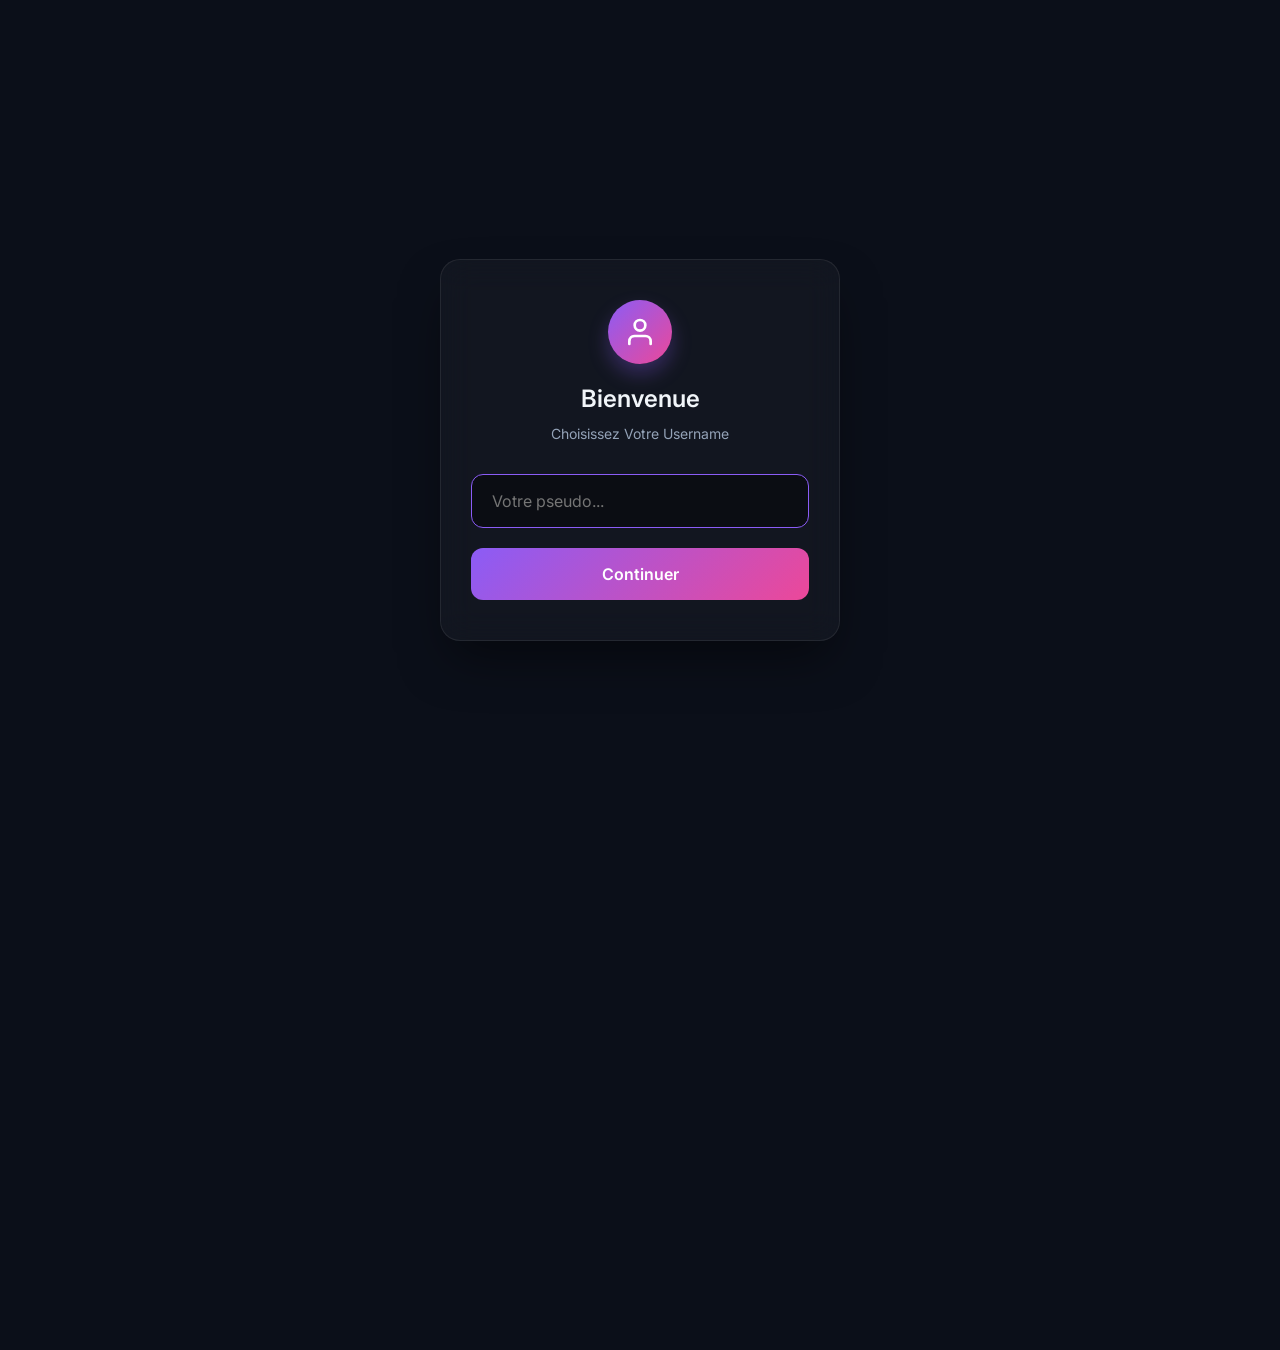
==== index.html @ a1f5f86d "a" ====
<!DOCTYPE html>
<html lang="fr">
<head>
    <meta charset="UTF-8">
    <meta name="viewport" content="width=device-width, initial-scale=1.0, maximum-scale=1.0, user-scalable=no">
    <title>Random-Roulette</title>
    <link rel="stylesheet" href="style.css">
    <link href="https://fonts.googleapis.com/css2?family=Inter:wght@300;400;500;600;700&display=swap" rel="stylesheet">
</head>
<body>
    <div id="app">
        <!-- Screen 1: Username -->
        <div id="screen-username" class="screen active">
            <div class="glass-panel">
                <div class="icon-wrap">
                    <svg viewBox="0 0 24 24" width="32" height="32" stroke="currentColor" stroke-width="2" fill="none" stroke-linecap="round" stroke-linejoin="round"><path d="M20 21v-2a4 4 0 0 0-4-4H8a4 4 0 0 0-4 4v2"></path><circle cx="12" cy="7" r="4"></circle></svg>
                </div>
                <h1>Bienvenue</h1>
                <p>Choisissez Votre Username</p>
                <div class="input-group">
                    <input type="text" id="username-input" placeholder="Votre pseudo..." autocomplete="off">
                </div>
                <button id="btn-next-location" class="primary-btn">Continuer</button>
            </div>
        </div>

        <!-- Screen 2: Location -->
        <div id="screen-location" class="screen hidden">
            <div class="glass-panel">
                <div class="icon-wrap">
                    <svg viewBox="0 0 24 24" width="32" height="32" stroke="currentColor" stroke-width="2" fill="none" stroke-linecap="round" stroke-linejoin="round"><path d="M21 10c0 7-9 13-9 13s-9-6-9-13a9 9 0 0 1 18 0z"></path><circle cx="12" cy="10" r="3"></circle></svg>
                </div>
                <h1>Votre localisation</h1>
                <p>Nous avons besoin de votre position pour trouver des partenaires proches de vous.</p>
                <button id="btn-search" class="primary-btn">Autoriser la localisation</button>
            </div>
        </div>

        <!-- Screen 3: Searching -->
        <div id="screen-searching" class="screen hidden">
            <div class="glass-panel center-content">
                <div class="radar-loader">
                    <div class="beam"></div>
                    <div class="point point-1"></div>
                    <div class="point point-2"></div>
                </div>
                <h2>Matching en cours...</h2>
                <p>Recherche d'une personne connectée aléatoire.</p>
            </div>
        </div>

        <!-- Screen 4: Chat -->
        <div id="screen-chat" class="screen hidden">
            <div class="chat-header">
                <div class="user-info">
                    <div class="avatar">
                        <svg viewBox="0 0 24 24" width="20" height="20" stroke="currentColor" stroke-width="2" fill="none" class="user-icon"><path d="M20 21v-2a4 4 0 0 0-4-4H8a4 4 0 0 0-4 4v2"></path><circle cx="12" cy="7" r="4"></circle></svg>
                    </div>
                    <div class="details">
                        <span class="name">Inconnu</span>
                        <span class="status"><span class="dot"></span> En ligne</span>
                    </div>
                </div>
                <button id="btn-switch" class="switch-btn">
                    <svg viewBox="0 0 24 24" width="16" height="16" stroke="currentColor" stroke-width="2" fill="none" stroke-linecap="round" stroke-linejoin="round"><path d="M16 3h5v5"></path><path d="M4 20L21 3"></path><path d="M21 16v5h-5"></path><path d="M15 15l6 6"></path><path d="M4 4l5 5"></path></svg> 
                    Changer
                </button>
            </div>
            
            <div class="chat-messages" id="chat-messages">
                <div class="message system-msg">
                    Vous êtes maintenant connecté avec un inconnu. Dites bonjour !
                </div>
            </div>
            
            <div class="chat-inputzone">
                <input type="text" id="chat-input" placeholder="Votre message..." autocomplete="off">
                <button id="btn-send">
                    <svg viewBox="0 0 24 24" width="20" height="20" stroke="currentColor" stroke-width="2" fill="none" stroke-linecap="round" stroke-linejoin="round"><line x1="22" y1="2" x2="11" y2="13"></line><polygon points="22 2 15 22 11 13 2 9 22 2"></polygon></svg>
                </button>
            </div>
        </div>
    </div>
    <script src="script.js"></script>
</body>
</html>
---- style.css ----
:root {
    --bg-color: #0b0f19;
    --panel-bg: rgba(255, 255, 255, 0.03);
    --panel-border: rgba(255, 255, 255, 0.08);
    --text-main: #f1f5f9;
    --text-muted: #94a3b8;
    --primary: #8b5cf6;
    --primary-hover: #7c3aed;
    --accent: #ec4899;
    --msg-user: #8b5cf6;
    --msg-bot: rgba(255, 255, 255, 0.1);
}

* {
    box-sizing: border-box;
    margin: 0;
    padding: 0;
    font-family: 'Inter', sans-serif;
}

body, html {
    width: 100%;
    height: 100%;
    background-color: var(--bg-color);
    color: var(--text-main);
    overflow: hidden;
    position: relative;
}

body::before {
    content: '';
    position: absolute;
    top: -50%;
    left: -50%;
    width: 200%;
    height: 200%;
    background: radial-gradient(circle at 50% 50%, rgba(139, 92, 246, 0.15) 0%, transparent 50%),
                radial-gradient(circle at 80% 20%, rgba(236, 72, 153, 0.1) 0%, transparent 40%);
    z-index: -1;
    pointer-events: none;
}

#app {
    width: 100%;
    height: 100%;
    display: flex;
    justify-content: center;
    align-items: center;
}

.screen {
    width: 100%;
    height: 100%;
    display: flex;
    flex-direction: column;
    justify-content: center;
    align-items: center;
    position: absolute;
    top: 0;
    left: 0;
    padding: 20px;
    opacity: 0;
    pointer-events: none;
    transition: opacity 0.4s ease, transform 0.4s ease;
    transform: translateY(10px);
}

.screen.active {
    opacity: 1;
    pointer-events: auto;
    transform: translateY(0);
}

.screen.hidden {
    opacity: 0;
    pointer-events: none;
}

.glass-panel {
    background: var(--panel-bg);
    border: 1px solid var(--panel-border);
    backdrop-filter: blur(16px);
    -webkit-backdrop-filter: blur(16px);
    border-radius: 20px;
    padding: 40px 30px;
    width: 100%;
    max-width: 400px;
    text-align: center;
    box-shadow: 0 25px 50px -12px rgba(0, 0, 0, 0.5);
}

.icon-wrap {
    width: 64px;
    height: 64px;
    background: linear-gradient(135deg, var(--primary), var(--accent));
    border-radius: 50%;
    display: flex;
    justify-content: center;
    align-items: center;
    margin: 0 auto 20px;
    color: white;
    box-shadow: 0 10px 20px rgba(139, 92, 246, 0.3);
}

h1 {
    font-size: 24px;
    font-weight: 600;
    margin-bottom: 10px;
}

p {
    color: var(--text-muted);
    font-size: 14px;
    margin-bottom: 30px;
    line-height: 1.5;
}

.input-group {
    margin-bottom: 20px;
}

input[type="text"] {
    width: 100%;
    padding: 16px 20px;
    border-radius: 12px;
    border: 1px solid rgba(255, 255, 255, 0.1);
    background: rgba(0, 0, 0, 0.2);
    color: white;
    font-size: 16px;
    outline: none;
    transition: border-color 0.3s, background 0.3s;
}

input[type="text"]:focus {
    border-color: var(--primary);
    background: rgba(0, 0, 0, 0.4);
}

.primary-btn {
    width: 100%;
    padding: 16px;
    border-radius: 12px;
    border: none;
    background: linear-gradient(135deg, var(--primary), var(--accent));
    color: white;
    font-size: 16px;
    font-weight: 600;
    cursor: pointer;
    transition: transform 0.2s, box-shadow 0.2s;
    outline: none;
}

.primary-btn:hover {
    transform: translateY(-2px);
    box-shadow: 0 10px 20px rgba(139, 92, 246, 0.4);
}

.primary-btn:active {
    transform: translateY(0);
}

/* Radar Loader */
.radar-loader {
    width: 120px;
    height: 120px;
    border-radius: 50%;
    border: 2px solid rgba(139, 92, 246, 0.2);
    margin: 0 auto 30px;
    position: relative;
    overflow: hidden;
    background: rgba(139, 92, 246, 0.05);
}

.beam {
    width: 50%;
    height: 50%;
    background: linear-gradient(90deg, transparent, rgba(139, 92, 246, 0.8));
    position: absolute;
    top: 0;
    left: 50%;
    transform-origin: bottom left;
    animation: radar-spin 2s linear infinite;
}

@keyframes radar-spin {
    100% { transform: rotate(360deg); }
}

.point {
    position: absolute;
    width: 8px;
    height: 8px;
    background: var(--accent);
    border-radius: 50%;
    opacity: 0;
}

.point-1 {
    top: 30%; left: 30%;
    animation: ping 2s infinite 0.5s;
}

.point-2 {
    top: 70%; left: 60%;
    animation: ping 2s infinite 1.5s;
}

@keyframes ping {
    0% { opacity: 1; transform: scale(1); }
    100% { opacity: 0; transform: scale(3); }
}

/* Chat Screen */
#screen-chat {
    padding: 0;
    background: var(--bg-color);
}

.chat-header {
    width: 100%;
    padding: 15px 20px;
    background: rgba(0, 0, 0, 0.4);
    border-bottom: 1px solid rgba(255, 255, 255, 0.05);
    backdrop-filter: blur(10px);
    display: flex;
    align-items: center;
    justify-content: space-between;
    position: absolute;
    top: 0;
    left: 0;
    z-index: 10;
}

.user-info {
    display: flex;
    align-items: center;
    gap: 12px;
}

.avatar {
    width: 40px;
    height: 40px;
    border-radius: 50%;
    background: linear-gradient(135deg, #3730a3, #4f46e5);
    display: flex;
    justify-content: center;
    align-items: center;
    color: white;
}

.details {
    display: flex;
    flex-direction: column;
}

.name {
    font-weight: 600;
    font-size: 15px;
}

.status {
    font-size: 12px;
    color: var(--text-muted);
    display: flex;
    align-items: center;
    gap: 5px;
}

.dot {
    width: 8px;
    height: 8px;
    background: #10b981;
    border-radius: 50%;
    display: inline-block;
}

.chat-messages {
    flex: 1;
    width: 100%;
    padding: 80px 20px 80px;
    overflow-y: auto;
    display: flex;
    flex-direction: column;
    gap: 15px;
}

.message {
    max-width: 80%;
    padding: 12px 16px;
    border-radius: 18px;
    font-size: 15px;
    line-height: 1.4;
    word-break: break-word;
    animation: popIn 0.3s cubic-bezier(0.175, 0.885, 0.32, 1.275) forwards;
}

@keyframes popIn {
    from { opacity: 0; transform: scale(0.9) translateY(10px); }
    to { opacity: 1; transform: scale(1) translateY(0); }
}

.system-msg {
    align-self: center;
    background: transparent;
    color: var(--text-muted);
    font-size: 12px;
    padding: 5px;
    border-radius: 0;
    max-width: 100%;
    text-align: center;
}

.msg-sent {
    align-self: flex-end;
    background: var(--msg-user);
    color: white;
    border-bottom-right-radius: 4px;
}

.msg-received {
    align-self: flex-start;
    background: var(--msg-bot);
    color: white;
    border-bottom-left-radius: 4px;
    border: 1px solid rgba(255, 255, 255, 0.05);
}

.chat-inputzone {
    width: 100%;
    padding: 15px 20px;
    background: rgba(0, 0, 0, 0.6);
    backdrop-filter: blur(10px);
    border-top: 1px solid rgba(255, 255, 255, 0.05);
    position: absolute;
    bottom: 0;
    left: 0;
    display: flex;
    gap: 10px;
    align-items: center;
}

.chat-inputzone input {
    flex: 1;
    padding: 14px 20px;
    margin: 0;
    border-radius: 24px;
}

#btn-send {
    width: 48px;
    height: 48px;
    border-radius: 50%;
    border: none;
    background: linear-gradient(135deg, var(--primary), var(--accent));
    color: white;
    display: flex;
    justify-content: center;
    align-items: center;
    cursor: pointer;
    transition: transform 0.2s;
    flex-shrink: 0;
}

#btn-send:hover {
    transform: scale(1.05);
}

#btn-send:active {
    transform: scale(0.95);
}

/* Typing indicator */
.typing-indicator {
    display: flex;
    gap: 4px;
    padding: 12px 18px;
    background: var(--msg-bot);
    border-radius: 18px;
    border-bottom-left-radius: 4px;
    align-self: flex-start;
    width: fit-content;
}

.typing-indicator span {
    width: 6px;
    height: 6px;
    background: var(--text-muted);
    border-radius: 50%;
    animation: bounce 1.4s infinite ease-in-out both;
}

.typing-indicator span:nth-child(1) { animation-delay: -0.32s; }
.typing-indicator span:nth-child(2) { animation-delay: -0.16s; }

@keyframes bounce {
    0%, 80%, 100% { transform: scale(0); }
    40% { transform: scale(1); }
}

/* Mobile optimizations */
@media (max-width: 480px) {
    .glass-panel {
        border-radius: 16px;
        padding: 30px 20px;
        border: none;
        background: transparent;
        box-shadow: none;
    }
}

/* Switch button */
.switch-btn {
    background: rgba(255, 255, 255, 0.1);
    border: 1px solid rgba(255, 255, 255, 0.2);
    color: white;
    padding: 6px 12px;
    border-radius: 20px;
    font-size: 13px;
    display: flex;
    align-items: center;
    gap: 6px;
    cursor: pointer;
    transition: background 0.2s;
}
.switch-btn:hover {
    background: rgba(255, 255, 255, 0.2);
}
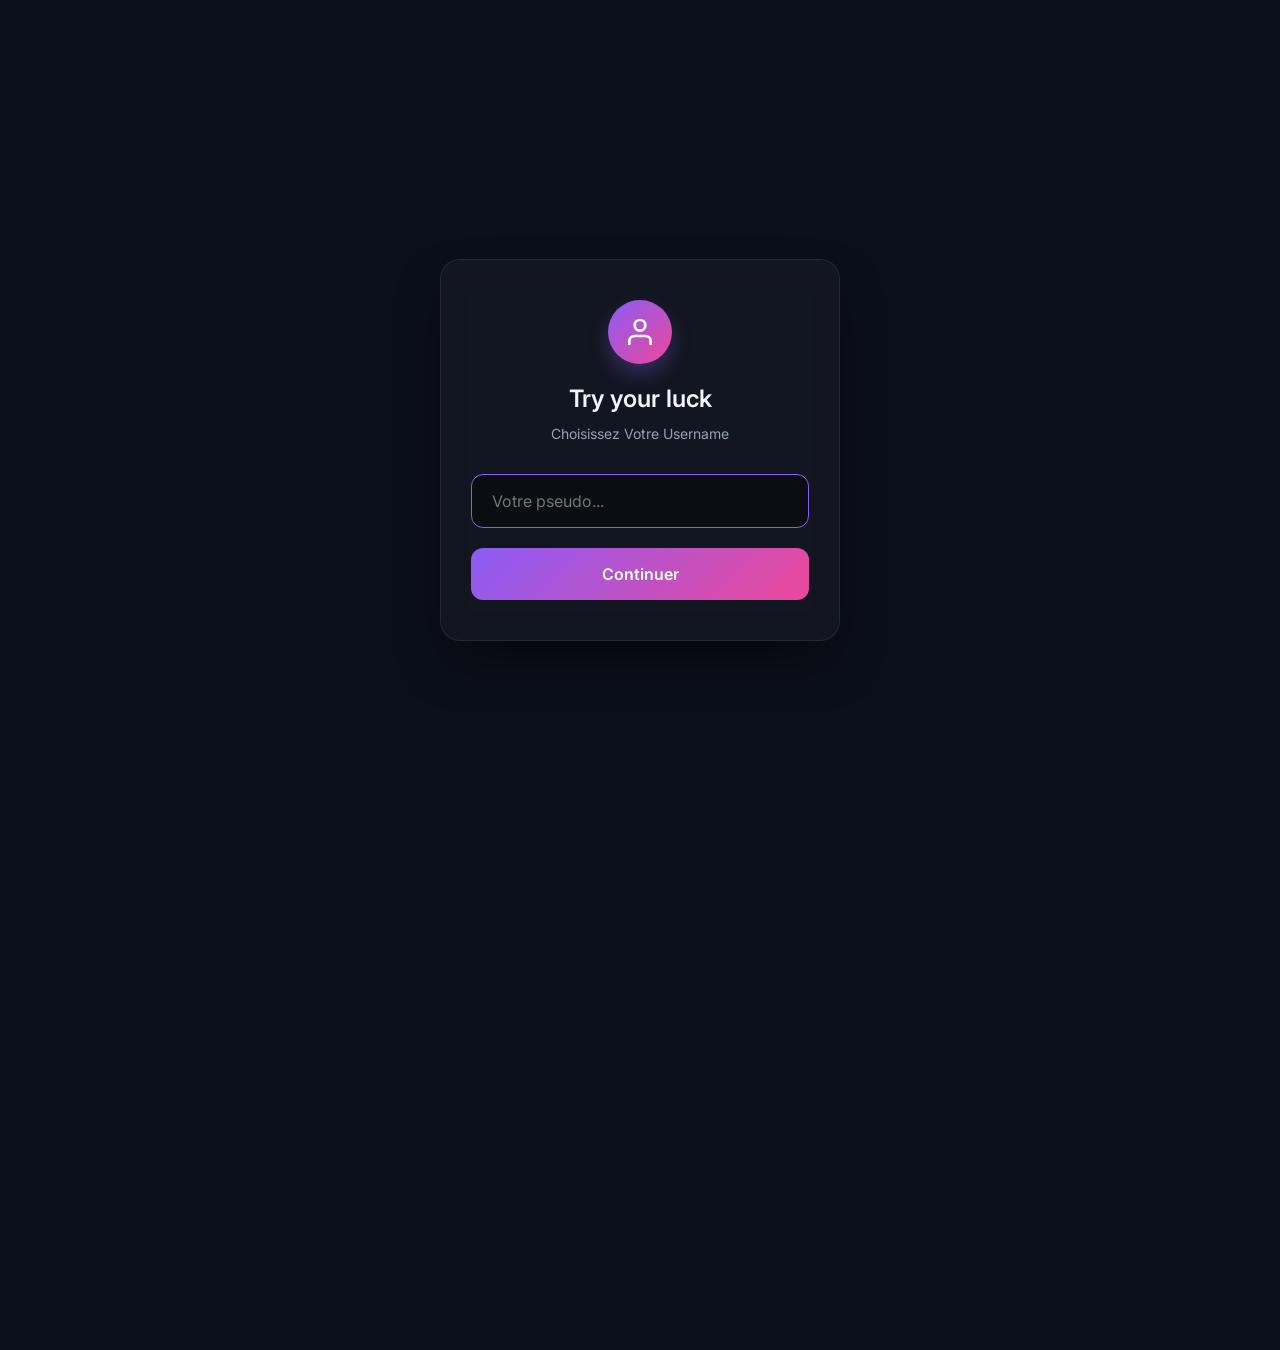
==== commit 962eed19: "a" ====
--- a/index.html
+++ b/index.html
@@ -3,7 +3,7 @@
 <head>
     <meta charset="UTF-8">
     <meta name="viewport" content="width=device-width, initial-scale=1.0, maximum-scale=1.0, user-scalable=no">
-    <title>Random-Roulette</title>
+    <title>Oh-My-Chat!</title>
     <link rel="stylesheet" href="style.css">
     <link href="https://fonts.googleapis.com/css2?family=Inter:wght@300;400;500;600;700&display=swap" rel="stylesheet">
 </head>
@@ -15,7 +15,7 @@
                 <div class="icon-wrap">
                     <svg viewBox="0 0 24 24" width="32" height="32" stroke="currentColor" stroke-width="2" fill="none" stroke-linecap="round" stroke-linejoin="round"><path d="M20 21v-2a4 4 0 0 0-4-4H8a4 4 0 0 0-4 4v2"></path><circle cx="12" cy="7" r="4"></circle></svg>
                 </div>
-                <h1>Bienvenue</h1>
+                <h1>Try your luck</h1>
                 <p>Choisissez Votre Username</p>
                 <div class="input-group">
                     <input type="text" id="username-input" placeholder="Votre pseudo..." autocomplete="off">
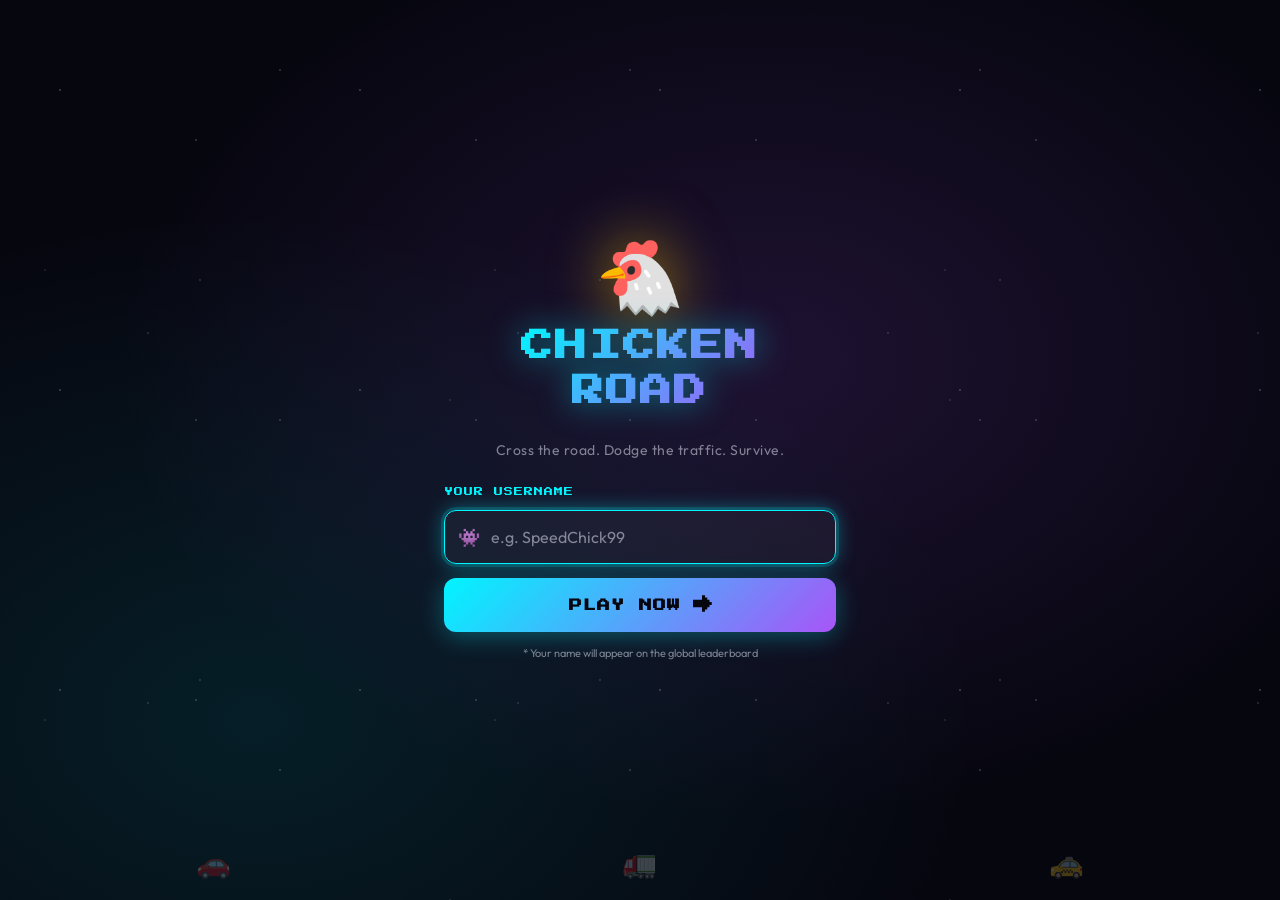
==== commit 32513208: "a" ====
--- a/index.html
+++ b/index.html
@@ -1,86 +1,137 @@
 <!DOCTYPE html>
-<html lang="fr">
+<html lang="en">
 <head>
-    <meta charset="UTF-8">
-    <meta name="viewport" content="width=device-width, initial-scale=1.0, maximum-scale=1.0, user-scalable=no">
-    <title>Oh-My-Chat!</title>
-    <link rel="stylesheet" href="style.css">
-    <link href="https://fonts.googleapis.com/css2?family=Inter:wght@300;400;500;600;700&display=swap" rel="stylesheet">
+  <meta charset="UTF-8" />
+  <meta name="viewport" content="width=device-width, initial-scale=1.0, maximum-scale=1.0, user-scalable=no" />
+  <meta name="description" content="Chicken Road — Cross the road, dodge the cars, climb the leaderboard. A fast-paced arcade survival game." />
+  <title>Chicken Road — Cross & Survive</title>
+  <link rel="preconnect" href="https://fonts.googleapis.com" />
+  <link rel="preconnect" href="https://fonts.gstatic.com" crossorigin />
+  <link href="https://fonts.googleapis.com/css2?family=Press+Start+2P&family=Outfit:wght@400;600;700&display=swap" rel="stylesheet" />
+  <link rel="stylesheet" href="style.css" />
 </head>
 <body>
-    <div id="app">
-        <!-- Screen 1: Username -->
-        <div id="screen-username" class="screen active">
-            <div class="glass-panel">
-                <div class="icon-wrap">
-                    <svg viewBox="0 0 24 24" width="32" height="32" stroke="currentColor" stroke-width="2" fill="none" stroke-linecap="round" stroke-linejoin="round"><path d="M20 21v-2a4 4 0 0 0-4-4H8a4 4 0 0 0-4 4v2"></path><circle cx="12" cy="7" r="4"></circle></svg>
-                </div>
-                <h1>Try your luck</h1>
-                <p>Choisissez Votre Username</p>
-                <div class="input-group">
-                    <input type="text" id="username-input" placeholder="Votre pseudo..." autocomplete="off">
-                </div>
-                <button id="btn-next-location" class="primary-btn">Continuer</button>
-            </div>
+
+  <!-- ══════════════ SCREEN 1 — USERNAME ══════════════ -->
+  <div id="screen-username" class="screen active">
+    <div class="stars-bg"></div>
+    <div class="username-container">
+      <div class="game-logo">
+        <div class="chicken-emoji">🐔</div>
+        <h1 class="game-title">CHICKEN<br/>ROAD</h1>
+      </div>
+      <p class="subtitle">Cross the road. Dodge the traffic. Survive.</p>
+
+      <div class="input-group">
+        <label for="username-input" class="input-label">Your Username</label>
+        <div class="input-wrapper">
+          <span class="input-icon">👾</span>
+          <input
+            type="text"
+            id="username-input"
+            placeholder="e.g. SpeedChick99"
+            maxlength="20"
+            autocomplete="off"
+            autocorrect="off"
+            spellcheck="false"
+          />
+        </div>
+        <button id="btn-play" class="btn-primary">
+          <span class="btn-text">PLAY NOW</span>
+          <span class="btn-arrow">→</span>
+        </button>
+        <!-- Error / tries message -->
+        <div id="username-error" class="username-error hidden"></div>
+        <p class="input-hint">* Your name will appear on the global leaderboard</p>
+      </div>
+
+      <div class="floating-decoration">
+        <span class="deco-car car1">🚗</span>
+        <span class="deco-car car2">🚛</span>
+        <span class="deco-car car3">🚕</span>
+      </div>
+    </div>
+  </div>
+
+  <!-- ══════════════ SCREEN 2 — GAME ══════════════ -->
+  <div id="screen-game" class="screen hidden">
+
+    <!-- Three.js Canvas -->
+    <canvas class="game"></canvas>
+
+    <!-- HUD: Score + Tries -->
+    <div id="hud">
+      <div id="score">0</div>
+      <div id="tries-hud"></div>
+    </div>
+
+    <!-- Mobile D-Pad Controls -->
+    <div id="controls">
+      <div class="dpad">
+        <button id="forward"  class="dpad-btn dpad-up"    aria-label="Move Up">▲</button>
+        <div class="dpad-middle-row">
+          <button id="left"   class="dpad-btn dpad-left"  aria-label="Move Left">◀</button>
+          <div class="dpad-center"></div>
+          <button id="right"  class="dpad-btn dpad-right" aria-label="Move Right">▶</button>
+        </div>
+        <button id="backward" class="dpad-btn dpad-down"  aria-label="Move Down">▼</button>
+      </div>
+    </div>
+
+    <!-- ══ GAME OVER OVERLAY ══ -->
+    <div id="result-container">
+      <div id="result">
+
+        <div class="result-header">
+          <div class="result-emoji">💀</div>
+          <h2 class="result-title">GAME OVER</h2>
         </div>
 
-        <!-- Screen 2: Location -->
-        <div id="screen-location" class="screen hidden">
-            <div class="glass-panel">
-                <div class="icon-wrap">
-                    <svg viewBox="0 0 24 24" width="32" height="32" stroke="currentColor" stroke-width="2" fill="none" stroke-linecap="round" stroke-linejoin="round"><path d="M21 10c0 7-9 13-9 13s-9-6-9-13a9 9 0 0 1 18 0z"></path><circle cx="12" cy="10" r="3"></circle></svg>
-                </div>
-                <h1>Votre localisation</h1>
-                <p>Nous avons besoin de votre position pour trouver des partenaires proches de vous.</p>
-                <button id="btn-search" class="primary-btn">Autoriser la localisation</button>
-            </div>
+        <div class="score-display">
+          <span class="score-label">YOUR SCORE</span>
+          <span id="final-score" class="score-value">0</span>
         </div>
 
-        <!-- Screen 3: Searching -->
-        <div id="screen-searching" class="screen hidden">
-            <div class="glass-panel center-content">
-                <div class="radar-loader">
-                    <div class="beam"></div>
-                    <div class="point point-1"></div>
-                    <div class="point point-2"></div>
-                </div>
-                <h2>Matching en cours...</h2>
-                <p>Recherche d'une personne connectée aléatoire.</p>
-            </div>
+        <!-- Leaderboard — always shown first -->
+        <div id="leaderboard-section">
+          <div class="leaderboard-header">
+            <h3>🏆 TOP 10 — GLOBAL</h3>
+          </div>
+          <div id="leaderboard-loading" class="leaderboard-loading">
+            <span class="loading-dot"></span>
+            <span class="loading-dot"></span>
+            <span class="loading-dot"></span>
+          </div>
+          <ol id="leaderboard-list"></ol>
         </div>
 
-        <!-- Screen 4: Chat -->
-        <div id="screen-chat" class="screen hidden">
-            <div class="chat-header">
-                <div class="user-info">
-                    <div class="avatar">
-                        <svg viewBox="0 0 24 24" width="20" height="20" stroke="currentColor" stroke-width="2" fill="none" class="user-icon"><path d="M20 21v-2a4 4 0 0 0-4-4H8a4 4 0 0 0-4 4v2"></path><circle cx="12" cy="7" r="4"></circle></svg>
-                    </div>
-                    <div class="details">
-                        <span class="name">Inconnu</span>
-                        <span class="status"><span class="dot"></span> En ligne</span>
-                    </div>
-                </div>
-                <button id="btn-switch" class="switch-btn">
-                    <svg viewBox="0 0 24 24" width="16" height="16" stroke="currentColor" stroke-width="2" fill="none" stroke-linecap="round" stroke-linejoin="round"><path d="M16 3h5v5"></path><path d="M4 20L21 3"></path><path d="M21 16v5h-5"></path><path d="M15 15l6 6"></path><path d="M4 4l5 5"></path></svg> 
-                    Changer
-                </button>
-            </div>
-            
-            <div class="chat-messages" id="chat-messages">
-                <div class="message system-msg">
-                    Vous êtes maintenant connecté avec un inconnu. Dites bonjour !
-                </div>
-            </div>
-            
-            <div class="chat-inputzone">
-                <input type="text" id="chat-input" placeholder="Votre message..." autocomplete="off">
-                <button id="btn-send">
-                    <svg viewBox="0 0 24 24" width="20" height="20" stroke="currentColor" stroke-width="2" fill="none" stroke-linecap="round" stroke-linejoin="round"><line x1="22" y1="2" x2="11" y2="13"></line><polygon points="22 2 15 22 11 13 2 9 22 2"></polygon></svg>
-                </button>
-            </div>
+        <!-- Location / submit prompt -->
+        <div id="location-section">
+          <p class="location-text">🌍 Add your score to the leaderboard?</p>
+          <p class="location-subtext">We need your location to show your country's flag.</p>
+          <div class="location-buttons">
+            <button id="btn-allow-location" class="btn-location-allow">
+              📍 Add My Score
+            </button>
+            <button id="btn-skip-location" class="btn-location-skip">
+              Skip
+            </button>
+          </div>
         </div>
+
+        <!-- Retry row -->
+        <div class="retry-row">
+          <button id="retry" class="btn-retry">↻ PLAY AGAIN</button>
+          <p id="tries-info" class="tries-info"></p>
+        </div>
+
+      </div>
     </div>
-    <script src="script.js"></script>
+
+  </div>
+
+  <script src="script.js"></script>
+  <script type="module" src="script2.js"></script>
+
 </body>
 </html>
--- a/style.css
+++ b/style.css
@@ -1,427 +1,810 @@
+/* ═══════════════════════════════════════════════
+   CHICKEN ROAD — Premium Gaming CSS
+   Dark mode · Neon accents · Mobile-first
+═══════════════════════════════════════════════ */
+
+@import url("https://fonts.googleapis.com/css2?family=Press+Start+2P&family=Outfit:wght@400;600;700&display=swap");
+
+/* ── CSS Variables ── */
 :root {
-    --bg-color: #0b0f19;
-    --panel-bg: rgba(255, 255, 255, 0.03);
-    --panel-border: rgba(255, 255, 255, 0.08);
-    --text-main: #f1f5f9;
-    --text-muted: #94a3b8;
-    --primary: #8b5cf6;
-    --primary-hover: #7c3aed;
-    --accent: #ec4899;
-    --msg-user: #8b5cf6;
-    --msg-bot: rgba(255, 255, 255, 0.1);
-}
-
-* {
-    box-sizing: border-box;
-    margin: 0;
-    padding: 0;
-    font-family: 'Inter', sans-serif;
-}
-
-body, html {
-    width: 100%;
-    height: 100%;
-    background-color: var(--bg-color);
-    color: var(--text-main);
-    overflow: hidden;
-    position: relative;
-}
-
-body::before {
-    content: '';
-    position: absolute;
-    top: -50%;
-    left: -50%;
-    width: 200%;
-    height: 200%;
-    background: radial-gradient(circle at 50% 50%, rgba(139, 92, 246, 0.15) 0%, transparent 50%),
-                radial-gradient(circle at 80% 20%, rgba(236, 72, 153, 0.1) 0%, transparent 40%);
-    z-index: -1;
-    pointer-events: none;
-}
-
-#app {
-    width: 100%;
-    height: 100%;
-    display: flex;
-    justify-content: center;
-    align-items: center;
-}
-
+  --bg-deep:      #06060f;
+  --bg-dark:      #0d0d1f;
+  --bg-card:      rgba(255,255,255,0.04);
+  --bg-glass:     rgba(10, 10, 30, 0.85);
+  --accent-cyan:  #00f5ff;
+  --accent-purple:#a855f7;
+  --accent-pink:  #f72585;
+  --accent-green: #39ff14;
+  --text-primary: #f0f0ff;
+  --text-muted:   rgba(240,240,255,0.5);
+  --border-glow:  rgba(0,245,255,0.3);
+  --font-pixel:   "Press Start 2P", cursive;
+  --font-clean:   "Outfit", sans-serif;
+  --radius-md:    12px;
+  --radius-lg:    20px;
+  --shadow-neon:  0 0 20px rgba(0,245,255,0.4);
+}
+
+/* ── Reset & Base ── */
+*, *::before, *::after {
+  box-sizing: border-box;
+  margin: 0;
+  padding: 0;
+  -webkit-tap-highlight-color: transparent;
+}
+
+html, body {
+  width: 100%;
+  height: 100%;
+  overflow: hidden;
+  background: var(--bg-deep);
+  color: var(--text-primary);
+  font-family: var(--font-clean);
+  -webkit-text-size-adjust: 100%;
+}
+
+/* ── Screen system ── */
 .screen {
-    width: 100%;
-    height: 100%;
-    display: flex;
-    flex-direction: column;
-    justify-content: center;
-    align-items: center;
-    position: absolute;
-    top: 0;
-    left: 0;
-    padding: 20px;
-    opacity: 0;
-    pointer-events: none;
-    transition: opacity 0.4s ease, transform 0.4s ease;
-    transform: translateY(10px);
+  position: fixed;
+  inset: 0;
+  width: 100%;
+  height: 100%;
+  display: flex;
+  align-items: center;
+  justify-content: center;
+  transition: opacity 0.4s ease, transform 0.4s ease;
+  will-change: opacity, transform;
 }
 
 .screen.active {
-    opacity: 1;
-    pointer-events: auto;
-    transform: translateY(0);
+  opacity: 1;
+  transform: translateY(0);
+  pointer-events: all;
 }
 
 .screen.hidden {
-    opacity: 0;
-    pointer-events: none;
-}
-
-.glass-panel {
-    background: var(--panel-bg);
-    border: 1px solid var(--panel-border);
-    backdrop-filter: blur(16px);
-    -webkit-backdrop-filter: blur(16px);
-    border-radius: 20px;
-    padding: 40px 30px;
-    width: 100%;
-    max-width: 400px;
-    text-align: center;
-    box-shadow: 0 25px 50px -12px rgba(0, 0, 0, 0.5);
-}
-
-.icon-wrap {
+  opacity: 0;
+  pointer-events: none;
+  transform: translateY(30px);
+}
+
+
+/* ════════════════════════════════════════
+   SCREEN 1 — USERNAME
+════════════════════════════════════════ */
+
+#screen-username {
+  background: radial-gradient(ellipse at 60% 40%, rgba(168,85,247,0.15) 0%, transparent 60%),
+              radial-gradient(ellipse at 20% 80%, rgba(0,245,255,0.1) 0%, transparent 50%),
+              var(--bg-deep);
+  flex-direction: column;
+}
+
+/* Animated stars bg */
+.stars-bg {
+  position: fixed;
+  inset: 0;
+  background-image:
+    radial-gradient(1px 1px at 20% 30%, rgba(255,255,255,0.6) 0%, transparent 100%),
+    radial-gradient(1px 1px at 50% 70%, rgba(255,255,255,0.4) 0%, transparent 100%),
+    radial-gradient(1px 1px at 80% 20%, rgba(255,255,255,0.5) 0%, transparent 100%),
+    radial-gradient(1px 1px at 10% 60%, rgba(255,255,255,0.3) 0%, transparent 100%),
+    radial-gradient(1px 1px at 70% 50%, rgba(255,255,255,0.5) 0%, transparent 100%),
+    radial-gradient(1px 1px at 40% 90%, rgba(255,255,255,0.4) 0%, transparent 100%),
+    radial-gradient(1px 1px at 90% 80%, rgba(255,255,255,0.3) 0%, transparent 100%);
+  background-size: 300px 300px, 400px 400px, 350px 350px, 450px 450px, 280px 280px, 370px 370px, 500px 500px;
+  animation: starsMove 60s linear infinite;
+  pointer-events: none;
+  z-index: 0;
+}
+
+@keyframes starsMove {
+  0%   { background-position: 0 0, 0 0, 0 0, 0 0, 0 0, 0 0, 0 0; }
+  100% { background-position: 300px 300px, -400px 400px, 350px -350px, -450px 450px, 280px 280px, -370px 370px, 500px -500px; }
+}
+
+.username-container {
+  position: relative;
+  z-index: 1;
+  display: flex;
+  flex-direction: column;
+  align-items: center;
+  gap: 28px;
+  padding: 32px 24px;
+  width: 100%;
+  max-width: 440px;
+}
+
+/* Logo */
+.game-logo {
+  display: flex;
+  flex-direction: column;
+  align-items: center;
+  gap: 12px;
+  animation: logoEntrance 0.8s cubic-bezier(0.34, 1.56, 0.64, 1) both;
+}
+
+@keyframes logoEntrance {
+  from { opacity: 0; transform: scale(0.6) translateY(-20px); }
+  to   { opacity: 1; transform: scale(1) translateY(0); }
+}
+
+.chicken-emoji {
+  font-size: 72px;
+  line-height: 1;
+  filter: drop-shadow(0 0 30px rgba(255,200,0,0.6));
+  animation: chickenBob 2s ease-in-out infinite;
+}
+
+@keyframes chickenBob {
+  0%, 100% { transform: translateY(0) rotate(-3deg); }
+  50%       { transform: translateY(-8px) rotate(3deg); }
+}
+
+.game-title {
+  font-family: var(--font-pixel);
+  font-size: clamp(20px, 5vw, 32px);
+  line-height: 1.4;
+  text-align: center;
+  background: linear-gradient(135deg, var(--accent-cyan), var(--accent-purple));
+  -webkit-background-clip: text;
+  -webkit-text-fill-color: transparent;
+  background-clip: text;
+  text-shadow: none;
+  filter: drop-shadow(0 0 16px rgba(0,245,255,0.5));
+  letter-spacing: 2px;
+}
+
+.subtitle {
+  font-family: var(--font-clean);
+  font-size: 14px;
+  color: var(--text-muted);
+  text-align: center;
+  letter-spacing: 0.5px;
+  animation: fadeUp 0.8s 0.3s ease both;
+}
+
+@keyframes fadeUp {
+  from { opacity: 0; transform: translateY(16px); }
+  to   { opacity: 1; transform: translateY(0); }
+}
+
+/* Input group */
+.input-group {
+  display: flex;
+  flex-direction: column;
+  gap: 14px;
+  width: 100%;
+  animation: fadeUp 0.8s 0.5s ease both;
+}
+
+.input-label {
+  font-family: var(--font-pixel);
+  font-size: 9px;
+  color: var(--accent-cyan);
+  letter-spacing: 1px;
+  text-transform: uppercase;
+}
+
+.input-wrapper {
+  position: relative;
+  display: flex;
+  align-items: center;
+}
+
+.input-icon {
+  position: absolute;
+  left: 14px;
+  font-size: 18px;
+  pointer-events: none;
+  z-index: 2;
+}
+
+#username-input {
+  width: 100%;
+  padding: 16px 16px 16px 46px;
+  background: var(--bg-card);
+  border: 1.5px solid var(--border-glow);
+  border-radius: var(--radius-md);
+  color: var(--text-primary);
+  font-family: var(--font-clean);
+  font-size: 16px;
+  font-weight: 600;
+  outline: none;
+  transition: border-color 0.3s, box-shadow 0.3s;
+  -webkit-appearance: none;
+  appearance: none;
+}
+
+#username-input::placeholder {
+  color: var(--text-muted);
+  font-weight: 400;
+}
+
+#username-input:focus {
+  border-color: var(--accent-cyan);
+  box-shadow: 0 0 0 3px rgba(0,245,255,0.15), var(--shadow-neon);
+}
+
+.btn-primary {
+  display: flex;
+  align-items: center;
+  justify-content: center;
+  gap: 12px;
+  width: 100%;
+  padding: 18px 24px;
+  background: linear-gradient(135deg, var(--accent-cyan), var(--accent-purple));
+  border: none;
+  border-radius: var(--radius-md);
+  color: #06060f;
+  font-family: var(--font-pixel);
+  font-size: 13px;
+  font-weight: 700;
+  cursor: pointer;
+  letter-spacing: 1px;
+  transition: transform 0.15s, box-shadow 0.3s, filter 0.3s;
+  box-shadow: 0 4px 24px rgba(0,245,255,0.3);
+  position: relative;
+  overflow: hidden;
+}
+
+.btn-primary::before {
+  content: "";
+  position: absolute;
+  inset: 0;
+  background: linear-gradient(135deg, transparent 30%, rgba(255,255,255,0.2));
+  opacity: 0;
+  transition: opacity 0.3s;
+}
+
+.btn-primary:hover::before,
+.btn-primary:active::before { opacity: 1; }
+
+.btn-primary:active {
+  transform: scale(0.97);
+  box-shadow: 0 2px 12px rgba(0,245,255,0.2);
+}
+
+.btn-arrow {
+  font-size: 18px;
+  transition: transform 0.3s;
+}
+
+.btn-primary:hover .btn-arrow {
+  transform: translateX(4px);
+}
+
+.input-hint {
+  font-size: 11px;
+  color: var(--text-muted);
+  text-align: center;
+}
+
+/* Username error / tries message */
+.username-error {
+  padding: 10px 14px;
+  background: rgba(247,37,133,0.12);
+  border: 1px solid rgba(247,37,133,0.4);
+  border-radius: var(--radius-md);
+  color: var(--accent-pink);
+  font-size: 12px;
+  text-align: center;
+  animation: fadeUp 0.3s ease;
+  line-height: 1.5;
+}
+
+/* Floating decoration cars */
+.floating-decoration {
+  position: fixed;
+  bottom: 20px;
+  left: 0;
+  right: 0;
+  display: flex;
+  justify-content: space-around;
+  pointer-events: none;
+  z-index: 0;
+  overflow: hidden;
+}
+
+.deco-car {
+  font-size: 28px;
+  opacity: 0.25;
+  animation: driveBy 8s linear infinite;
+}
+
+.car1 { animation-delay: 0s;     animation-duration: 8s; }
+.car2 { animation-delay: -3s;    animation-duration: 11s; }
+.car3 { animation-delay: -6s;    animation-duration: 9s; }
+
+@keyframes driveBy {
+  from { transform: translateX(-100vw) scaleX(-1); }
+  to   { transform: translateX(100vw)  scaleX(-1); }
+}
+
+
+/* ════════════════════════════════════════
+   SCREEN 2 — GAME
+════════════════════════════════════════ */
+
+#screen-game {
+  background: #000;
+  align-items: flex-start;
+  justify-content: flex-start;
+}
+
+/* Three.js canvas */
+canvas.game {
+  position: fixed;
+  inset: 0;
+  width: 100% !important;
+  height: 100% !important;
+  display: block;
+  touch-action: none;
+}
+
+/* HUD container */
+#hud {
+  position: fixed;
+  top: 16px;
+  left: 50%;
+  transform: translateX(-50%);
+  z-index: 10;
+  display: flex;
+  flex-direction: column;
+  align-items: center;
+  gap: 6px;
+  pointer-events: none;
+}
+
+/* Score */
+#score {
+  font-family: var(--font-pixel);
+  font-size: clamp(14px, 4vw, 22px);
+  color: white;
+  text-shadow: 0 0 12px rgba(0,245,255,0.8), 0 2px 4px rgba(0,0,0,0.8);
+  background: rgba(0,0,0,0.4);
+  padding: 6px 18px;
+  border-radius: 100px;
+  border: 1px solid rgba(0,245,255,0.3);
+  backdrop-filter: blur(6px);
+  min-width: 60px;
+  text-align: center;
+  letter-spacing: 2px;
+}
+
+/* Tries hearts */
+#tries-hud {
+  font-size: 14px;
+  letter-spacing: 2px;
+  opacity: 0.85;
+  background: rgba(0,0,0,0.35);
+  padding: 3px 10px;
+  border-radius: 100px;
+  backdrop-filter: blur(4px);
+}
+
+/* D-Pad Controls */
+#controls {
+  position: fixed;
+  bottom: 28px;
+  left: 50%;
+  transform: translateX(-50%);
+  z-index: 10;
+}
+
+.dpad {
+  display: flex;
+  flex-direction: column;
+  align-items: center;
+  gap: 4px;
+}
+
+.dpad-middle-row {
+  display: flex;
+  align-items: center;
+  gap: 4px;
+}
+
+.dpad-center {
+  width: 56px;
+  height: 56px;
+  background: rgba(255,255,255,0.03);
+  border-radius: 8px;
+}
+
+.dpad-btn {
+  width: 56px;
+  height: 56px;
+  background: rgba(0,0,0,0.55);
+  border: 1.5px solid rgba(0,245,255,0.35);
+  border-radius: 10px;
+  color: rgba(0,245,255,0.9);
+  font-size: 20px;
+  cursor: pointer;
+  outline: none;
+  backdrop-filter: blur(8px);
+  transition: background 0.1s, transform 0.1s, border-color 0.1s;
+  display: flex;
+  align-items: center;
+  justify-content: center;
+  user-select: none;
+  -webkit-user-select: none;
+  touch-action: manipulation;
+  box-shadow: 0 0 12px rgba(0,245,255,0.15), inset 0 1px 0 rgba(255,255,255,0.1);
+}
+
+.dpad-btn:active {
+  background: rgba(0,245,255,0.2);
+  border-color: var(--accent-cyan);
+  transform: scale(0.92);
+  box-shadow: 0 0 20px rgba(0,245,255,0.4);
+}
+
+
+/* ════════════════════════════════════════
+   GAME OVER OVERLAY
+════════════════════════════════════════ */
+
+#result-container {
+  position: fixed;
+  inset: 0;
+  z-index: 100;
+  display: flex;
+  align-items: center;
+  justify-content: center;
+  background: rgba(6,6,15,0.75);
+  backdrop-filter: blur(10px);
+  opacity: 0;
+  pointer-events: none;
+  transition: opacity 0.4s ease;
+  padding: 16px;
+  overflow-y: auto;
+}
+
+#result-container.visible {
+  opacity: 1;
+  pointer-events: all;
+}
+
+#result {
+  background: var(--bg-glass);
+  border: 1px solid rgba(0,245,255,0.2);
+  border-radius: var(--radius-lg);
+  padding: 28px 24px;
+  width: 100%;
+  max-width: 380px;
+  display: flex;
+  flex-direction: column;
+  align-items: center;
+  gap: 20px;
+  box-shadow: 0 0 60px rgba(0,245,255,0.1), 0 24px 64px rgba(0,0,0,0.6);
+  animation: resultSlideIn 0.5s cubic-bezier(0.34, 1.56, 0.64, 1) both;
+}
+
+@keyframes resultSlideIn {
+  from { opacity: 0; transform: scale(0.85) translateY(20px); }
+  to   { opacity: 1; transform: scale(1)    translateY(0); }
+}
+
+.result-header {
+  display: flex;
+  flex-direction: column;
+  align-items: center;
+  gap: 8px;
+}
+
+.result-emoji {
+  font-size: 44px;
+  animation: shakeDeath 0.5s ease both;
+}
+
+@keyframes shakeDeath {
+  0%, 100% { transform: rotate(0deg); }
+  20%       { transform: rotate(-10deg) scale(1.2); }
+  40%       { transform: rotate(10deg) scale(1.2); }
+  60%       { transform: rotate(-8deg); }
+  80%       { transform: rotate(8deg); }
+}
+
+.result-title {
+  font-family: var(--font-pixel);
+  font-size: clamp(14px, 4vw, 18px);
+  color: var(--accent-pink);
+  text-shadow: 0 0 16px rgba(247,37,133,0.6);
+  letter-spacing: 3px;
+}
+
+/* Score display */
+.score-display {
+  display: flex;
+  flex-direction: column;
+  align-items: center;
+  gap: 4px;
+}
+
+.score-label {
+  font-family: var(--font-pixel);
+  font-size: 8px;
+  color: var(--text-muted);
+  letter-spacing: 2px;
+}
+
+.score-value {
+  font-family: var(--font-pixel);
+  font-size: clamp(28px, 8vw, 44px);
+  color: var(--accent-cyan);
+  text-shadow: 0 0 24px rgba(0,245,255,0.7);
+  line-height: 1;
+}
+
+/* Location section */
+#location-section {
+  width: 100%;
+  display: flex;
+  flex-direction: column;
+  align-items: center;
+  gap: 10px;
+  padding: 14px;
+  background: linear-gradient(135deg, rgba(0,245,255,0.05), rgba(168,85,247,0.05));
+  border: 1px solid rgba(0,245,255,0.15);
+  border-radius: var(--radius-md);
+}
+
+.location-text {
+  font-size: 14px;
+  font-weight: 600;
+  color: var(--text-primary);
+  text-align: center;
+}
+
+.location-text strong {
+  color: var(--accent-cyan);
+}
+
+.location-subtext {
+  font-size: 11px;
+  color: var(--text-muted);
+  text-align: center;
+}
+
+.location-buttons {
+  display: flex;
+  gap: 10px;
+  width: 100%;
+}
+
+.btn-location-allow {
+  flex: 1;
+  padding: 12px 8px;
+  background: linear-gradient(135deg, var(--accent-cyan), var(--accent-purple));
+  border: none;
+  border-radius: var(--radius-md);
+  color: #06060f;
+  font-family: var(--font-clean);
+  font-size: 13px;
+  font-weight: 700;
+  cursor: pointer;
+  transition: transform 0.15s, box-shadow 0.3s;
+  box-shadow: 0 4px 16px rgba(0,245,255,0.25);
+}
+
+.btn-location-allow:active { transform: scale(0.96); }
+
+.btn-location-skip {
+  padding: 12px 16px;
+  background: rgba(255,255,255,0.06);
+  border: 1px solid rgba(255,255,255,0.15);
+  border-radius: var(--radius-md);
+  color: var(--text-muted);
+  font-family: var(--font-clean);
+  font-size: 13px;
+  cursor: pointer;
+  transition: background 0.2s, color 0.2s;
+}
+
+.btn-location-skip:hover {
+  background: rgba(255,255,255,0.1);
+  color: var(--text-primary);
+}
+
+/* Leaderboard */
+#leaderboard-section {
+  width: 100%;
+}
+
+.leaderboard-header h3 {
+  font-family: var(--font-pixel);
+  font-size: 9px;
+  color: #ffd700;
+  text-align: center;
+  letter-spacing: 2px;
+  margin-bottom: 12px;
+  text-shadow: 0 0 12px rgba(255,215,0,0.5);
+}
+
+.leaderboard-loading {
+  display: flex;
+  justify-content: center;
+  gap: 6px;
+  padding: 16px;
+}
+
+.loading-dot {
+  width: 8px;
+  height: 8px;
+  background: var(--accent-cyan);
+  border-radius: 50%;
+  animation: dotPulse 1.2s ease-in-out infinite;
+}
+
+.loading-dot:nth-child(2) { animation-delay: 0.2s; }
+.loading-dot:nth-child(3) { animation-delay: 0.4s; }
+
+@keyframes dotPulse {
+  0%, 100% { opacity: 0.3; transform: scale(0.7); }
+  50%       { opacity: 1;   transform: scale(1.1); }
+}
+
+#leaderboard-list {
+  list-style: none;
+  display: flex;
+  flex-direction: column;
+  gap: 6px;
+  max-height: 220px;
+  overflow-y: auto;
+  padding: 0;
+}
+
+#leaderboard-list::-webkit-scrollbar { width: 3px; }
+#leaderboard-list::-webkit-scrollbar-track { background: transparent; }
+#leaderboard-list::-webkit-scrollbar-thumb { background: rgba(0,245,255,0.3); border-radius: 2px; }
+
+.leaderboard-entry {
+  display: flex;
+  align-items: center;
+  gap: 10px;
+  padding: 8px 12px;
+  background: rgba(255,255,255,0.03);
+  border-radius: 8px;
+  border: 1px solid rgba(255,255,255,0.06);
+  transition: background 0.2s;
+}
+
+.leaderboard-entry:nth-child(1) {
+  background: rgba(255,215,0,0.08);
+  border-color: rgba(255,215,0,0.25);
+}
+
+.leaderboard-entry:nth-child(2) {
+  background: rgba(192,192,192,0.07);
+  border-color: rgba(192,192,192,0.2);
+}
+
+.leaderboard-entry:nth-child(3) {
+  background: rgba(205,127,50,0.07);
+  border-color: rgba(205,127,50,0.2);
+}
+
+.leaderboard-entry.highlight {
+  background: rgba(0,245,255,0.1);
+  border-color: rgba(0,245,255,0.4);
+  box-shadow: 0 0 10px rgba(0,245,255,0.15);
+}
+
+.lb-rank {
+  font-family: var(--font-pixel);
+  font-size: 9px;
+  color: var(--text-muted);
+  min-width: 24px;
+  text-align: center;
+}
+
+.lb-rank.gold   { color: #ffd700; }
+.lb-rank.silver { color: #c0c0c0; }
+.lb-rank.bronze { color: #cd7f32; }
+
+.lb-flag { font-size: 16px; }
+
+.lb-name {
+  flex: 1;
+  font-size: 13px;
+  font-weight: 600;
+  color: var(--text-primary);
+  white-space: nowrap;
+  overflow: hidden;
+  text-overflow: ellipsis;
+}
+
+.lb-score {
+  font-family: var(--font-pixel);
+  font-size: 9px;
+  color: var(--accent-cyan);
+}
+
+/* Retry row */
+.retry-row {
+  width: 100%;
+  display: flex;
+  flex-direction: column;
+  align-items: center;
+  gap: 8px;
+}
+
+.tries-info {
+  font-size: 11px;
+  color: rgba(0,245,255,0.6);
+  text-align: center;
+}
+
+/* Retry button */
+.btn-retry {
+  width: 100%;
+  padding: 16px;
+  background: transparent;
+  border: 2px solid var(--accent-cyan);
+  border-radius: var(--radius-md);
+  color: var(--accent-cyan);
+  font-family: var(--font-pixel);
+  font-size: 11px;
+  cursor: pointer;
+  letter-spacing: 1px;
+  transition: background 0.2s, color 0.2s, box-shadow 0.2s, transform 0.15s;
+  box-shadow: 0 0 16px rgba(0,245,255,0.15);
+}
+
+.btn-retry:hover:not(:disabled) {
+  background: rgba(0,245,255,0.1);
+  box-shadow: 0 0 24px rgba(0,245,255,0.3);
+}
+
+.btn-retry:active:not(:disabled) {
+  transform: scale(0.97);
+}
+
+.btn-retry-disabled,
+.btn-retry:disabled {
+  border-color: rgba(255,255,255,0.15) !important;
+  color: rgba(255,255,255,0.3) !important;
+  cursor: not-allowed !important;
+  box-shadow: none !important;
+  opacity: 0.6;
+}
+
+/* Utility */
+.hidden {
+  display: none !important;
+}
+
+
+/* ════════════════════════════════════════
+   RESPONSIVE — Larger screens (tablet+)
+════════════════════════════════════════ */
+
+@media (min-width: 640px) {
+  .dpad-btn {
     width: 64px;
     height: 64px;
-    background: linear-gradient(135deg, var(--primary), var(--accent));
-    border-radius: 50%;
-    display: flex;
-    justify-content: center;
-    align-items: center;
-    margin: 0 auto 20px;
-    color: white;
-    box-shadow: 0 10px 20px rgba(139, 92, 246, 0.3);
-}
-
-h1 {
-    font-size: 24px;
-    font-weight: 600;
-    margin-bottom: 10px;
-}
-
-p {
-    color: var(--text-muted);
-    font-size: 14px;
-    margin-bottom: 30px;
-    line-height: 1.5;
-}
-
-.input-group {
-    margin-bottom: 20px;
-}
-
-input[type="text"] {
-    width: 100%;
-    padding: 16px 20px;
-    border-radius: 12px;
-    border: 1px solid rgba(255, 255, 255, 0.1);
-    background: rgba(0, 0, 0, 0.2);
-    color: white;
-    font-size: 16px;
-    outline: none;
-    transition: border-color 0.3s, background 0.3s;
-}
-
-input[type="text"]:focus {
-    border-color: var(--primary);
-    background: rgba(0, 0, 0, 0.4);
-}
-
-.primary-btn {
-    width: 100%;
-    padding: 16px;
-    border-radius: 12px;
-    border: none;
-    background: linear-gradient(135deg, var(--primary), var(--accent));
-    color: white;
-    font-size: 16px;
-    font-weight: 600;
-    cursor: pointer;
-    transition: transform 0.2s, box-shadow 0.2s;
-    outline: none;
-}
-
-.primary-btn:hover {
-    transform: translateY(-2px);
-    box-shadow: 0 10px 20px rgba(139, 92, 246, 0.4);
-}
-
-.primary-btn:active {
-    transform: translateY(0);
-}
-
-/* Radar Loader */
-.radar-loader {
-    width: 120px;
-    height: 120px;
-    border-radius: 50%;
-    border: 2px solid rgba(139, 92, 246, 0.2);
-    margin: 0 auto 30px;
-    position: relative;
-    overflow: hidden;
-    background: rgba(139, 92, 246, 0.05);
-}
-
-.beam {
-    width: 50%;
-    height: 50%;
-    background: linear-gradient(90deg, transparent, rgba(139, 92, 246, 0.8));
-    position: absolute;
-    top: 0;
-    left: 50%;
-    transform-origin: bottom left;
-    animation: radar-spin 2s linear infinite;
-}
-
-@keyframes radar-spin {
-    100% { transform: rotate(360deg); }
-}
-
-.point {
-    position: absolute;
-    width: 8px;
-    height: 8px;
-    background: var(--accent);
-    border-radius: 50%;
-    opacity: 0;
-}
-
-.point-1 {
-    top: 30%; left: 30%;
-    animation: ping 2s infinite 0.5s;
-}
-
-.point-2 {
-    top: 70%; left: 60%;
-    animation: ping 2s infinite 1.5s;
-}
-
-@keyframes ping {
-    0% { opacity: 1; transform: scale(1); }
-    100% { opacity: 0; transform: scale(3); }
-}
-
-/* Chat Screen */
-#screen-chat {
-    padding: 0;
-    background: var(--bg-color);
-}
-
-.chat-header {
-    width: 100%;
-    padding: 15px 20px;
-    background: rgba(0, 0, 0, 0.4);
-    border-bottom: 1px solid rgba(255, 255, 255, 0.05);
-    backdrop-filter: blur(10px);
-    display: flex;
-    align-items: center;
-    justify-content: space-between;
-    position: absolute;
-    top: 0;
-    left: 0;
-    z-index: 10;
-}
-
-.user-info {
-    display: flex;
-    align-items: center;
-    gap: 12px;
-}
-
-.avatar {
-    width: 40px;
-    height: 40px;
-    border-radius: 50%;
-    background: linear-gradient(135deg, #3730a3, #4f46e5);
-    display: flex;
-    justify-content: center;
-    align-items: center;
-    color: white;
-}
-
-.details {
-    display: flex;
-    flex-direction: column;
-}
-
-.name {
-    font-weight: 600;
-    font-size: 15px;
-}
-
-.status {
-    font-size: 12px;
-    color: var(--text-muted);
-    display: flex;
-    align-items: center;
-    gap: 5px;
-}
-
-.dot {
-    width: 8px;
-    height: 8px;
-    background: #10b981;
-    border-radius: 50%;
-    display: inline-block;
-}
-
-.chat-messages {
-    flex: 1;
-    width: 100%;
-    padding: 80px 20px 80px;
-    overflow-y: auto;
-    display: flex;
-    flex-direction: column;
-    gap: 15px;
-}
-
-.message {
-    max-width: 80%;
-    padding: 12px 16px;
-    border-radius: 18px;
-    font-size: 15px;
-    line-height: 1.4;
-    word-break: break-word;
-    animation: popIn 0.3s cubic-bezier(0.175, 0.885, 0.32, 1.275) forwards;
-}
-
-@keyframes popIn {
-    from { opacity: 0; transform: scale(0.9) translateY(10px); }
-    to { opacity: 1; transform: scale(1) translateY(0); }
-}
-
-.system-msg {
-    align-self: center;
-    background: transparent;
-    color: var(--text-muted);
-    font-size: 12px;
-    padding: 5px;
-    border-radius: 0;
-    max-width: 100%;
-    text-align: center;
-}
-
-.msg-sent {
-    align-self: flex-end;
-    background: var(--msg-user);
-    color: white;
-    border-bottom-right-radius: 4px;
-}
-
-.msg-received {
-    align-self: flex-start;
-    background: var(--msg-bot);
-    color: white;
-    border-bottom-left-radius: 4px;
-    border: 1px solid rgba(255, 255, 255, 0.05);
-}
-
-.chat-inputzone {
-    width: 100%;
-    padding: 15px 20px;
-    background: rgba(0, 0, 0, 0.6);
-    backdrop-filter: blur(10px);
-    border-top: 1px solid rgba(255, 255, 255, 0.05);
-    position: absolute;
-    bottom: 0;
-    left: 0;
-    display: flex;
-    gap: 10px;
-    align-items: center;
-}
-
-.chat-inputzone input {
-    flex: 1;
-    padding: 14px 20px;
-    margin: 0;
-    border-radius: 24px;
-}
-
-#btn-send {
-    width: 48px;
-    height: 48px;
-    border-radius: 50%;
-    border: none;
-    background: linear-gradient(135deg, var(--primary), var(--accent));
-    color: white;
-    display: flex;
-    justify-content: center;
-    align-items: center;
-    cursor: pointer;
-    transition: transform 0.2s;
-    flex-shrink: 0;
-}
-
-#btn-send:hover {
-    transform: scale(1.05);
-}
-
-#btn-send:active {
-    transform: scale(0.95);
-}
-
-/* Typing indicator */
-.typing-indicator {
-    display: flex;
-    gap: 4px;
-    padding: 12px 18px;
-    background: var(--msg-bot);
-    border-radius: 18px;
-    border-bottom-left-radius: 4px;
-    align-self: flex-start;
-    width: fit-content;
-}
-
-.typing-indicator span {
-    width: 6px;
-    height: 6px;
-    background: var(--text-muted);
-    border-radius: 50%;
-    animation: bounce 1.4s infinite ease-in-out both;
-}
-
-.typing-indicator span:nth-child(1) { animation-delay: -0.32s; }
-.typing-indicator span:nth-child(2) { animation-delay: -0.16s; }
-
-@keyframes bounce {
-    0%, 80%, 100% { transform: scale(0); }
-    40% { transform: scale(1); }
-}
-
-/* Mobile optimizations */
-@media (max-width: 480px) {
-    .glass-panel {
-        border-radius: 16px;
-        padding: 30px 20px;
-        border: none;
-        background: transparent;
-        box-shadow: none;
-    }
-}
-
-/* Switch button */
-.switch-btn {
-    background: rgba(255, 255, 255, 0.1);
-    border: 1px solid rgba(255, 255, 255, 0.2);
-    color: white;
-    padding: 6px 12px;
-    border-radius: 20px;
-    font-size: 13px;
-    display: flex;
-    align-items: center;
-    gap: 6px;
-    cursor: pointer;
-    transition: background 0.2s;
-}
-.switch-btn:hover {
-    background: rgba(255, 255, 255, 0.2);
-}
+    font-size: 22px;
+  }
+
+  .dpad-center {
+    width: 64px;
+    height: 64px;
+  }
+
+  #score {
+    top: 20px;
+    font-size: 20px;
+  }
+}
+
+/* Very short screens (landscape mobile) */
+@media (max-height: 480px) {
+  .username-container { gap: 16px; padding: 16px; }
+  .chicken-emoji { font-size: 48px; }
+  .dpad-btn { width: 48px; height: 48px; font-size: 16px; }
+  .dpad-center { width: 48px; height: 48px; }
+  #controls { bottom: 10px; }
+  #result { padding: 16px; gap: 12px; }
+  #leaderboard-list { max-height: 150px; }
+}
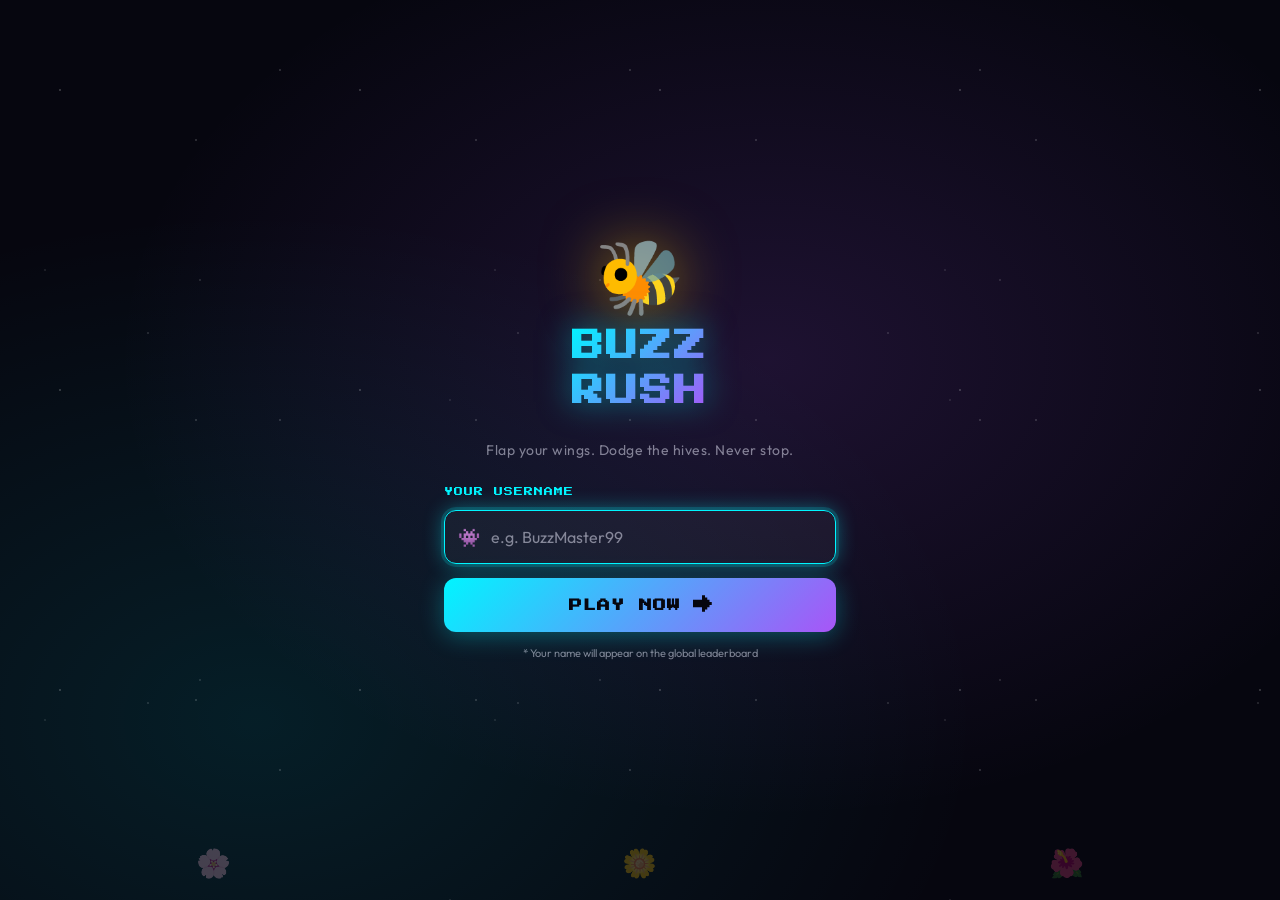
==== commit b564c652: "b" ====
--- a/index.html
+++ b/index.html
@@ -3,8 +3,8 @@
 <head>
   <meta charset="UTF-8" />
   <meta name="viewport" content="width=device-width, initial-scale=1.0, maximum-scale=1.0, user-scalable=no" />
-  <meta name="description" content="Chicken Road — Cross the road, dodge the cars, climb the leaderboard. A fast-paced arcade survival game." />
-  <title>Chicken Road — Cross & Survive</title>
+  <meta name="description" content="Buzz Rush — Flap your wings, dodge the honeycombs, top the leaderboard!" />
+  <title>Buzz Rush — The Bee Game</title>
   <link rel="preconnect" href="https://fonts.googleapis.com" />
   <link rel="preconnect" href="https://fonts.gstatic.com" crossorigin />
   <link href="https://fonts.googleapis.com/css2?family=Press+Start+2P&family=Outfit:wght@400;600;700&display=swap" rel="stylesheet" />
@@ -12,91 +12,69 @@
 </head>
 <body>
 
-  <!-- ══════════════ SCREEN 1 — USERNAME ══════════════ -->
+  <!-- ══ SCREEN 1 — USERNAME ══ -->
   <div id="screen-username" class="screen active">
     <div class="stars-bg"></div>
     <div class="username-container">
       <div class="game-logo">
-        <div class="chicken-emoji">🐔</div>
-        <h1 class="game-title">CHICKEN<br/>ROAD</h1>
+        <div class="chicken-emoji">🐝</div>
+        <h1 class="game-title">BUZZ<br/>RUSH</h1>
       </div>
-      <p class="subtitle">Cross the road. Dodge the traffic. Survive.</p>
-
+      <p class="subtitle">Flap your wings. Dodge the hives. Never stop.</p>
       <div class="input-group">
         <label for="username-input" class="input-label">Your Username</label>
         <div class="input-wrapper">
           <span class="input-icon">👾</span>
-          <input
-            type="text"
-            id="username-input"
-            placeholder="e.g. SpeedChick99"
-            maxlength="20"
-            autocomplete="off"
-            autocorrect="off"
-            spellcheck="false"
-          />
+          <input type="text" id="username-input" placeholder="e.g. BuzzMaster99"
+            maxlength="20" autocomplete="off" autocorrect="off" spellcheck="false" />
         </div>
         <button id="btn-play" class="btn-primary">
           <span class="btn-text">PLAY NOW</span>
           <span class="btn-arrow">→</span>
         </button>
-        <!-- Error / tries message -->
         <div id="username-error" class="username-error hidden"></div>
         <p class="input-hint">* Your name will appear on the global leaderboard</p>
       </div>
-
       <div class="floating-decoration">
-        <span class="deco-car car1">🚗</span>
-        <span class="deco-car car2">🚛</span>
-        <span class="deco-car car3">🚕</span>
+        <span class="deco-car car1">🌸</span>
+        <span class="deco-car car2">🌼</span>
+        <span class="deco-car car3">🌺</span>
       </div>
     </div>
   </div>
 
-  <!-- ══════════════ SCREEN 2 — GAME ══════════════ -->
+  <!-- ══ SCREEN 2 — GAME ══ -->
   <div id="screen-game" class="screen hidden">
-
-    <!-- Three.js Canvas -->
     <canvas class="game"></canvas>
 
-    <!-- HUD: Score + Tries -->
+    <!-- HUD -->
     <div id="hud">
       <div id="score">0</div>
       <div id="tries-hud"></div>
     </div>
 
-    <!-- Mobile D-Pad Controls -->
+    <!-- Flap button (mobile) -->
     <div id="controls">
-      <div class="dpad">
-        <button id="forward"  class="dpad-btn dpad-up"    aria-label="Move Up">▲</button>
-        <div class="dpad-middle-row">
-          <button id="left"   class="dpad-btn dpad-left"  aria-label="Move Left">◀</button>
-          <div class="dpad-center"></div>
-          <button id="right"  class="dpad-btn dpad-right" aria-label="Move Right">▶</button>
-        </div>
-        <button id="backward" class="dpad-btn dpad-down"  aria-label="Move Down">▼</button>
-      </div>
+      <button id="flap-btn" class="flap-button" aria-label="Flap">
+        <span class="flap-icon">🐝</span>
+        <span class="flap-text">FLAP</span>
+      </button>
     </div>
 
     <!-- ══ GAME OVER OVERLAY ══ -->
     <div id="result-container">
       <div id="result">
-
         <div class="result-header">
-          <div class="result-emoji">💀</div>
-          <h2 class="result-title">GAME OVER</h2>
+          <div class="result-emoji">🐝💥</div>
+          <h2 class="result-title">BUZZ OVER</h2>
         </div>
-
         <div class="score-display">
-          <span class="score-label">YOUR SCORE</span>
+          <span class="score-label">HONEYCOMBS PASSED</span>
           <span id="final-score" class="score-value">0</span>
         </div>
-
-        <!-- Leaderboard — always shown first -->
+        <!-- Leaderboard — always shown -->
         <div id="leaderboard-section">
-          <div class="leaderboard-header">
-            <h3>🏆 TOP 10 — GLOBAL</h3>
-          </div>
+          <div class="leaderboard-header"><h3>🏆 TOP 10 — GLOBAL</h3></div>
           <div id="leaderboard-loading" class="leaderboard-loading">
             <span class="loading-dot"></span>
             <span class="loading-dot"></span>
@@ -104,34 +82,25 @@
           </div>
           <ol id="leaderboard-list"></ol>
         </div>
-
-        <!-- Location / submit prompt -->
+        <!-- Location prompt -->
         <div id="location-section">
           <p class="location-text">🌍 Add your score to the leaderboard?</p>
           <p class="location-subtext">We need your location to show your country's flag.</p>
           <div class="location-buttons">
-            <button id="btn-allow-location" class="btn-location-allow">
-              📍 Add My Score
-            </button>
-            <button id="btn-skip-location" class="btn-location-skip">
-              Skip
-            </button>
+            <button id="btn-allow-location" class="btn-location-allow">📍 Add My Score</button>
+            <button id="btn-skip-location" class="btn-location-skip">Skip</button>
           </div>
         </div>
-
-        <!-- Retry row -->
+        <!-- Retry -->
         <div class="retry-row">
           <button id="retry" class="btn-retry">↻ PLAY AGAIN</button>
           <p id="tries-info" class="tries-info"></p>
         </div>
-
       </div>
     </div>
-
   </div>
 
   <script src="script.js"></script>
-  <script type="module" src="script2.js"></script>
-
+  <script src="script2.js"></script>
 </body>
 </html>
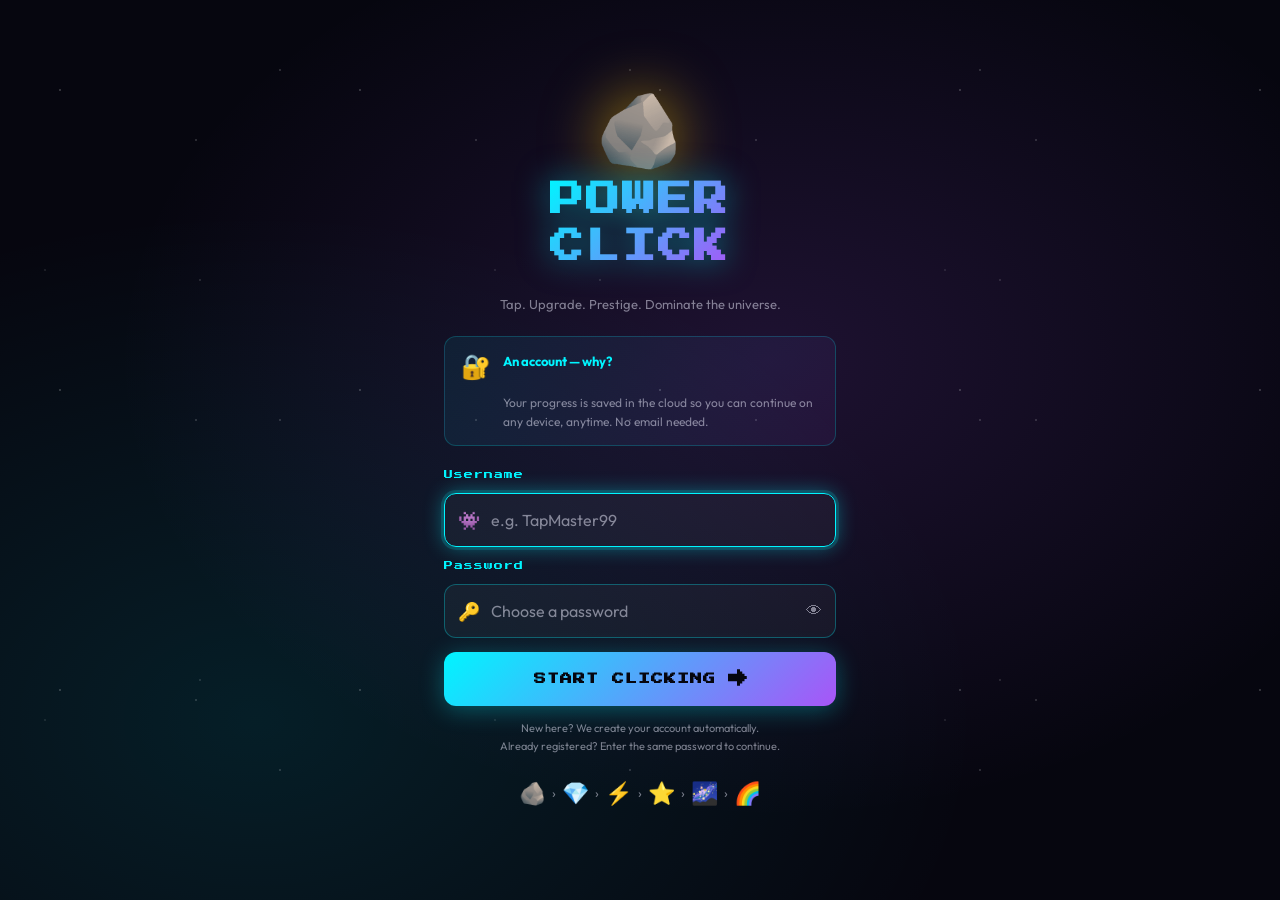
==== commit 7076f720: "push" ====
--- a/index.html
+++ b/index.html
@@ -3,8 +3,8 @@
 <head>
   <meta charset="UTF-8" />
   <meta name="viewport" content="width=device-width, initial-scale=1.0, maximum-scale=1.0, user-scalable=no" />
-  <meta name="description" content="Buzz Rush — Flap your wings, dodge the honeycombs, top the leaderboard!" />
-  <title>Buzz Rush — The Bee Game</title>
+  <meta name="description" content="Power Click — Tap to rule the universe!" />
+  <title>Power Click — Tap to Rule the Universe</title>
   <link rel="preconnect" href="https://fonts.googleapis.com" />
   <link rel="preconnect" href="https://fonts.gstatic.com" crossorigin />
   <link href="https://fonts.googleapis.com/css2?family=Press+Start+2P&family=Outfit:wght@400;600;700&display=swap" rel="stylesheet" />
@@ -12,92 +12,238 @@
 </head>
 <body>
 
-  <!-- ══ SCREEN 1 — USERNAME ══ -->
+  <!-- ══ SCREEN 1 — LOGIN ══ -->
   <div id="screen-username" class="screen active">
     <div class="stars-bg"></div>
     <div class="username-container">
+
       <div class="game-logo">
-        <div class="chicken-emoji">🐝</div>
-        <h1 class="game-title">BUZZ<br/>RUSH</h1>
-      </div>
-      <p class="subtitle">Flap your wings. Dodge the hives. Never stop.</p>
+        <div class="logo-anim">🪨</div>
+        <h1 class="game-title">POWER<br/>CLICK</h1>
+      </div>
+      <p class="subtitle">Tap. Upgrade. Prestige. Dominate the universe.</p>
+
+      <!-- Account explanation card -->
+      <div class="account-note">
+        <div class="account-note-icon">🔐</div>
+        <div class="account-note-text">
+          <strong>An account — why?</strong><br/>
+          Your progress is saved in the cloud so you can continue on any device, anytime. No email needed.
+        </div>
+      </div>
+
       <div class="input-group">
-        <label for="username-input" class="input-label">Your Username</label>
+
+        <label for="username-input" class="input-label">Username</label>
         <div class="input-wrapper">
           <span class="input-icon">👾</span>
-          <input type="text" id="username-input" placeholder="e.g. BuzzMaster99"
-            maxlength="20" autocomplete="off" autocorrect="off" spellcheck="false" />
-        </div>
+          <input type="text" id="username-input" placeholder="e.g. TapMaster99"
+            maxlength="20" autocomplete="username" autocorrect="off" spellcheck="false" />
+        </div>
+
+        <label for="password-input" class="input-label">Password</label>
+        <div class="input-wrapper">
+          <span class="input-icon">🔑</span>
+          <input type="password" id="password-input" placeholder="Choose a password"
+            maxlength="50" autocomplete="current-password" />
+          <button class="pwd-toggle" id="pwd-toggle" type="button" aria-label="Show/hide password">
+            <span id="pwd-toggle-icon">👁</span>
+          </button>
+        </div>
+
         <button id="btn-play" class="btn-primary">
-          <span class="btn-text">PLAY NOW</span>
+          <span id="btn-play-text" class="btn-text">START CLICKING</span>
           <span class="btn-arrow">→</span>
         </button>
+
         <div id="username-error" class="username-error hidden"></div>
-        <p class="input-hint">* Your name will appear on the global leaderboard</p>
-      </div>
-      <div class="floating-decoration">
-        <span class="deco-car car1">🌸</span>
-        <span class="deco-car car2">🌼</span>
-        <span class="deco-car car3">🌺</span>
+        <p class="input-hint">New here? We create your account automatically.<br/>Already registered? Enter the same password to continue.</p>
+      </div>
+
+      <div class="phase-preview">
+        <span>🪨</span><span class="arr">›</span>
+        <span>💎</span><span class="arr">›</span>
+        <span>⚡</span><span class="arr">›</span>
+        <span>⭐</span><span class="arr">›</span>
+        <span>🌌</span><span class="arr">›</span>
+        <span>🌈</span>
       </div>
     </div>
   </div>
 
   <!-- ══ SCREEN 2 — GAME ══ -->
   <div id="screen-game" class="screen hidden">
-    <canvas class="game"></canvas>
+
+    <!-- Daily bonus banner -->
+    <div id="daily-bonus-banner" class="daily-bonus-banner hidden">
+      🎁 Daily bonus! +<span id="daily-bonus-amount">0</span> power
+    </div>
 
     <!-- HUD -->
     <div id="hud">
-      <div id="score">0</div>
-      <div id="tries-hud"></div>
-    </div>
-
-    <!-- Flap button (mobile) -->
-    <div id="controls">
-      <button id="flap-btn" class="flap-button" aria-label="Flap">
-        <span class="flap-icon">🐝</span>
-        <span class="flap-text">FLAP</span>
-      </button>
-    </div>
-
-    <!-- ══ GAME OVER OVERLAY ══ -->
-    <div id="result-container">
-      <div id="result">
-        <div class="result-header">
-          <div class="result-emoji">🐝💥</div>
-          <h2 class="result-title">BUZZ OVER</h2>
-        </div>
-        <div class="score-display">
-          <span class="score-label">HONEYCOMBS PASSED</span>
-          <span id="final-score" class="score-value">0</span>
-        </div>
-        <!-- Leaderboard — always shown -->
+      <div class="hud-block">
+        <span class="hud-label">POWER</span>
+        <span id="coins-value" class="hud-big">0</span>
+      </div>
+      <div class="hud-block hud-center">
+        <span id="cps-value" class="hud-cps">0/s</span>
+      </div>
+      <div class="hud-block hud-right">
+        <span class="hud-label">TAP</span>
+        <span id="cpc-display" class="hud-cpc">+1</span>
+      </div>
+    </div>
+
+    <!-- Click area -->
+    <div id="click-area">
+      <div id="click-wrapper">
+
+        <!-- Combo display -->
+        <div id="combo-display" class="combo-display hidden">
+          <span id="combo-count">x2</span>
+          <span class="combo-label">COMBO!</span>
+        </div>
+
+        <div id="click-object" class="click-object phase-1">
+          <div id="click-emoji" class="click-emoji">🪨</div>
+          <div class="ring r1"></div>
+          <div class="ring r2"></div>
+          <div class="ring r3"></div>
+        </div>
+        <div id="phase-name" class="phase-name">STONE</div>
+        <div class="tap-hint">Tap fast to build a <strong>COMBO</strong>!</div>
+      </div>
+      <div id="float-zone"></div>
+    </div>
+
+    <!-- Stats bar -->
+    <div id="stats-bar">
+      <div class="stat-pill">
+        <span class="sp-label">ALL TIME</span>
+        <span class="sp-val" id="total-earned-val">0</span>
+      </div>
+      <div class="stat-pill sp-center">
+        <button id="btn-prestige" class="btn-prestige hidden">✨ PRESTIGE!</button>
+        <span class="sp-label" id="prestige-idle-label">PRESTIGE</span>
+        <span class="sp-val gold" id="prestige-count-val">0</span>
+      </div>
+      <div class="stat-pill">
+        <span class="sp-label">MULTIPLIER</span>
+        <span class="sp-val cyan" id="multi-val">x1</span>
+      </div>
+    </div>
+
+    <!-- ══ BOTTOM PANEL — tabbed ══ -->
+    <div id="shop-panel">
+
+      <div class="tab-bar">
+        <button class="tab-btn tab-active" data-tab="upgrades">⚡ UPGRADES</button>
+        <button class="tab-btn" data-tab="ranking">🏆 RANKING</button>
+        <button class="tab-btn" data-tab="achievements">🏅 FEATS</button>
+      </div>
+
+      <!-- Tab: Upgrades -->
+      <div id="tab-upgrades" class="tab-pane">
+        <div class="tab-pane-header">
+          <span class="tp-label">BALANCE</span>
+          <span class="shop-balance"><span id="shop-coins">0</span> power</span>
+        </div>
+        <div id="shop-items"></div>
+      </div>
+
+      <!-- Tab: Ranking -->
+      <div id="tab-ranking" class="tab-pane hidden">
+        <div class="tab-pane-header">
+          <span class="tp-title">Global Top 10</span>
+          <div class="lb-header-actions">
+            <button id="btn-lb-refresh" class="btn-icon-sm" title="Refresh">↻</button>
+            <a href="leaderboard.html" target="_blank" class="btn-icon-sm" title="Full leaderboard">📊</a>
+          </div>
+        </div>
+
+        <!-- Scoring explanation -->
+        <div class="score-explain">
+          <span class="se-title">ℹ️ HOW SCORING WORKS</span>
+          <span class="se-body">Score = <strong>Prestige × 10,000</strong> + power bonus (max 9,999). Prestige as much as possible to climb the ranks!</span>
+        </div>
+
+        <div id="ingame-lb-wrap">
+          <div id="ingame-lb-loading" class="leaderboard-loading hidden">
+            <span class="loading-dot"></span><span class="loading-dot"></span><span class="loading-dot"></span>
+          </div>
+          <ol id="ingame-lb-list"></ol>
+        </div>
+        <div id="lb-submit-section">
+          <p class="lb-submit-hint">Add your current progress to the global ranking!</p>
+          <button id="btn-ingame-submit" class="btn-submit-score">📍 Add My Score</button>
+          <p id="lb-submit-status" class="lb-submit-status hidden"></p>
+        </div>
+      </div>
+
+      <!-- Tab: Achievements -->
+      <div id="tab-achievements" class="tab-pane hidden">
+        <div class="tab-pane-header">
+          <span class="tp-title">🏅 ACHIEVEMENTS</span>
+          <span id="achievements-count" class="tp-label">0 / 12</span>
+        </div>
+        <div id="achievements-list"></div>
+      </div>
+
+    </div>
+
+    <!-- Achievement toast container -->
+    <div id="toast-container"></div>
+
+    <!-- ══ PRESTIGE OVERLAY ══ -->
+    <div id="overlay" class="hidden">
+      <div id="overlay-card">
+        <div class="ov-header">
+          <div class="ov-emoji">✨</div>
+          <h2 class="ov-title">PRESTIGE!</h2>
+          <p class="ov-subtitle">You shattered a barrier and grew stronger!</p>
+        </div>
+        <div class="ov-stats">
+          <div class="ov-stat">
+            <span class="ov-stat-label">NEW MULTIPLIER</span>
+            <span class="ov-stat-val gold" id="ov-multiplier">x2</span>
+          </div>
+          <div class="ov-stat">
+            <span class="ov-stat-label">PRESTIGE LEVEL</span>
+            <span class="ov-stat-val cyan" id="ov-prestige-lvl">1</span>
+          </div>
+        </div>
         <div id="leaderboard-section">
           <div class="leaderboard-header"><h3>🏆 TOP 10 — GLOBAL</h3></div>
           <div id="leaderboard-loading" class="leaderboard-loading">
-            <span class="loading-dot"></span>
-            <span class="loading-dot"></span>
-            <span class="loading-dot"></span>
+            <span class="loading-dot"></span><span class="loading-dot"></span><span class="loading-dot"></span>
           </div>
           <ol id="leaderboard-list"></ol>
         </div>
-        <!-- Location prompt -->
         <div id="location-section">
-          <p class="location-text">🌍 Add your score to the leaderboard?</p>
+          <p class="location-text">🌍 Submit your score to the leaderboard?</p>
           <p class="location-subtext">We need your location to show your country's flag.</p>
           <div class="location-buttons">
-            <button id="btn-allow-location" class="btn-location-allow">📍 Add My Score</button>
+            <button id="btn-allow-location" class="btn-location-allow">📍 Submit Score</button>
             <button id="btn-skip-location" class="btn-location-skip">Skip</button>
           </div>
         </div>
-        <!-- Retry -->
-        <div class="retry-row">
-          <button id="retry" class="btn-retry">↻ PLAY AGAIN</button>
-          <p id="tries-info" class="tries-info"></p>
-        </div>
-      </div>
-    </div>
+        <button id="btn-continue" class="btn-continue">⚡ KEEP CLICKING!</button>
+      </div>
+    </div>
+
+    <!-- ══ IN-GAME SUBMIT MODAL ══ -->
+    <div id="submit-modal" class="hidden">
+      <div id="submit-modal-card">
+        <h3 class="sm-title">📍 Add Your Score</h3>
+        <p class="sm-sub">Allow location to display your country's flag on the leaderboard.</p>
+        <div class="sm-buttons">
+          <button id="btn-sm-allow" class="btn-location-allow">✅ Allow Location</button>
+          <button id="btn-sm-skip" class="btn-location-skip">Skip</button>
+        </div>
+        <button id="btn-sm-cancel" class="btn-sm-cancel">Cancel</button>
+      </div>
+    </div>
+
   </div>
 
   <script src="script.js"></script>
--- a/style.css
+++ b/style.css
@@ -1,19 +1,20 @@
 /* ═══════════════════════════════════════════════
-   CHICKEN ROAD — Premium Gaming CSS
-   Dark mode · Neon accents · Mobile-first
+   POWER CLICK — Dark Neon Clicker Game CSS
+   Mobile-first · Addictive UX · Phase visuals
 ═══════════════════════════════════════════════ */
 
 @import url("https://fonts.googleapis.com/css2?family=Press+Start+2P&family=Outfit:wght@400;600;700&display=swap");
 
-/* ── CSS Variables ── */
+/* ── Variables ── */
 :root {
   --bg-deep:      #06060f;
   --bg-dark:      #0d0d1f;
   --bg-card:      rgba(255,255,255,0.04);
-  --bg-glass:     rgba(10, 10, 30, 0.85);
+  --bg-glass:     rgba(10, 10, 30, 0.9);
   --accent-cyan:  #00f5ff;
   --accent-purple:#a855f7;
   --accent-pink:  #f72585;
+  --accent-gold:  #ffd700;
   --accent-green: #39ff14;
   --text-primary: #f0f0ff;
   --text-muted:   rgba(240,240,255,0.5);
@@ -23,788 +24,841 @@
   --radius-md:    12px;
   --radius-lg:    20px;
   --shadow-neon:  0 0 20px rgba(0,245,255,0.4);
-}
-
-/* ── Reset & Base ── */
+  --phase-accent: #8B7355;
+}
+
+/* ── Reset ── */
 *, *::before, *::after {
   box-sizing: border-box;
-  margin: 0;
-  padding: 0;
+  margin: 0; padding: 0;
   -webkit-tap-highlight-color: transparent;
 }
-
 html, body {
-  width: 100%;
-  height: 100%;
+  width: 100%; height: 100%;
   overflow: hidden;
   background: var(--bg-deep);
   color: var(--text-primary);
   font-family: var(--font-clean);
   -webkit-text-size-adjust: 100%;
+  touch-action: manipulation;
 }
 
 /* ── Screen system ── */
 .screen {
-  position: fixed;
-  inset: 0;
-  width: 100%;
-  height: 100%;
-  display: flex;
-  align-items: center;
-  justify-content: center;
+  position: fixed; inset: 0;
+  width: 100%; height: 100%;
+  display: flex; align-items: center; justify-content: center;
   transition: opacity 0.4s ease, transform 0.4s ease;
   will-change: opacity, transform;
 }
-
-.screen.active {
-  opacity: 1;
-  transform: translateY(0);
-  pointer-events: all;
-}
-
-.screen.hidden {
-  opacity: 0;
-  pointer-events: none;
-  transform: translateY(30px);
-}
-
-
-/* ════════════════════════════════════════
+.screen.active  { opacity: 1; transform: translateY(0); pointer-events: all; }
+.screen.hidden  { opacity: 0; pointer-events: none; transform: translateY(30px); }
+
+
+/* ════════════════════════════════════
    SCREEN 1 — USERNAME
-════════════════════════════════════════ */
-
+════════════════════════════════════ */
 #screen-username {
-  background: radial-gradient(ellipse at 60% 40%, rgba(168,85,247,0.15) 0%, transparent 60%),
-              radial-gradient(ellipse at 20% 80%, rgba(0,245,255,0.1) 0%, transparent 50%),
-              var(--bg-deep);
+  background:
+    radial-gradient(ellipse at 60% 40%, rgba(168,85,247,0.15) 0%, transparent 60%),
+    radial-gradient(ellipse at 20% 80%, rgba(0,245,255,0.1)  0%, transparent 50%),
+    var(--bg-deep);
   flex-direction: column;
 }
 
-/* Animated stars bg */
 .stars-bg {
-  position: fixed;
-  inset: 0;
+  position: fixed; inset: 0;
   background-image:
     radial-gradient(1px 1px at 20% 30%, rgba(255,255,255,0.6) 0%, transparent 100%),
     radial-gradient(1px 1px at 50% 70%, rgba(255,255,255,0.4) 0%, transparent 100%),
     radial-gradient(1px 1px at 80% 20%, rgba(255,255,255,0.5) 0%, transparent 100%),
     radial-gradient(1px 1px at 10% 60%, rgba(255,255,255,0.3) 0%, transparent 100%),
-    radial-gradient(1px 1px at 70% 50%, rgba(255,255,255,0.5) 0%, transparent 100%),
-    radial-gradient(1px 1px at 40% 90%, rgba(255,255,255,0.4) 0%, transparent 100%),
-    radial-gradient(1px 1px at 90% 80%, rgba(255,255,255,0.3) 0%, transparent 100%);
-  background-size: 300px 300px, 400px 400px, 350px 350px, 450px 450px, 280px 280px, 370px 370px, 500px 500px;
+    radial-gradient(1px 1px at 70% 50%, rgba(255,255,255,0.5) 0%, transparent 100%);
+  background-size: 300px 300px, 400px 400px, 350px 350px, 450px 450px, 280px 280px;
   animation: starsMove 60s linear infinite;
-  pointer-events: none;
-  z-index: 0;
-}
-
+  pointer-events: none; z-index: 0;
+}
 @keyframes starsMove {
-  0%   { background-position: 0 0, 0 0, 0 0, 0 0, 0 0, 0 0, 0 0; }
-  100% { background-position: 300px 300px, -400px 400px, 350px -350px, -450px 450px, 280px 280px, -370px 370px, 500px -500px; }
+  0%   { background-position: 0 0,0 0,0 0,0 0,0 0; }
+  100% { background-position: 300px 300px,-400px 400px,350px -350px,-450px 450px,280px 280px; }
 }
 
 .username-container {
-  position: relative;
-  z-index: 1;
-  display: flex;
-  flex-direction: column;
-  align-items: center;
-  gap: 28px;
-  padding: 32px 24px;
-  width: 100%;
-  max-width: 440px;
+  position: relative; z-index: 1;
+  display: flex; flex-direction: column; align-items: center;
+  gap: 24px; padding: 32px 24px;
+  width: 100%; max-width: 440px;
 }
 
 /* Logo */
-.game-logo {
-  display: flex;
-  flex-direction: column;
-  align-items: center;
-  gap: 12px;
-  animation: logoEntrance 0.8s cubic-bezier(0.34, 1.56, 0.64, 1) both;
-}
-
-@keyframes logoEntrance {
-  from { opacity: 0; transform: scale(0.6) translateY(-20px); }
-  to   { opacity: 1; transform: scale(1) translateY(0); }
-}
-
-.chicken-emoji {
-  font-size: 72px;
-  line-height: 1;
+.game-logo { display: flex; flex-direction: column; align-items: center; gap: 12px; }
+.logo-anim {
+  font-size: 72px; line-height: 1;
   filter: drop-shadow(0 0 30px rgba(255,200,0,0.6));
-  animation: chickenBob 2s ease-in-out infinite;
-}
-
-@keyframes chickenBob {
-  0%, 100% { transform: translateY(0) rotate(-3deg); }
-  50%       { transform: translateY(-8px) rotate(3deg); }
-}
-
+  animation: logoBob 1.8s ease-in-out infinite;
+}
+@keyframes logoBob {
+  0%,100% { transform: translateY(0) scale(1); }
+  50%     { transform: translateY(-10px) scale(1.05); }
+}
 .game-title {
   font-family: var(--font-pixel);
-  font-size: clamp(20px, 5vw, 32px);
-  line-height: 1.4;
-  text-align: center;
+  font-size: clamp(22px, 5vw, 34px);
+  line-height: 1.4; text-align: center;
   background: linear-gradient(135deg, var(--accent-cyan), var(--accent-purple));
-  -webkit-background-clip: text;
-  -webkit-text-fill-color: transparent;
-  background-clip: text;
-  text-shadow: none;
+  -webkit-background-clip: text; -webkit-text-fill-color: transparent; background-clip: text;
   filter: drop-shadow(0 0 16px rgba(0,245,255,0.5));
   letter-spacing: 2px;
 }
-
 .subtitle {
-  font-family: var(--font-clean);
-  font-size: 14px;
-  color: var(--text-muted);
-  text-align: center;
-  letter-spacing: 0.5px;
+  font-size: 13px; color: var(--text-muted); text-align: center;
   animation: fadeUp 0.8s 0.3s ease both;
 }
+
+/* Input */
+.input-group  { display: flex; flex-direction: column; gap: 14px; width: 100%; animation: fadeUp 0.8s 0.5s ease both; }
+.input-label  { font-family: var(--font-pixel); font-size: 9px; color: var(--accent-cyan); letter-spacing: 1px; }
+.input-wrapper{ position: relative; display: flex; align-items: center; }
+.input-icon   { position: absolute; left: 14px; font-size: 18px; pointer-events: none; }
+
+#username-input, #password-input {
+  width: 100%; padding: 16px 16px 16px 46px;
+  background: var(--bg-card);
+  border: 1.5px solid var(--border-glow);
+  border-radius: var(--radius-md);
+  color: var(--text-primary); font-family: var(--font-clean);
+  font-size: 16px; font-weight: 600;
+  outline: none; transition: border-color 0.3s, box-shadow 0.3s;
+  -webkit-appearance: none; appearance: none;
+}
+#password-input {
+  padding-right: 46px;
+}
+#username-input::placeholder, #password-input::placeholder { color: var(--text-muted); font-weight: 400; }
+#username-input:focus, #password-input:focus {
+  border-color: var(--accent-cyan);
+  box-shadow: 0 0 0 3px rgba(0,245,255,0.15), var(--shadow-neon);
+}
+
+.btn-primary {
+  display: flex; align-items: center; justify-content: center; gap: 12px;
+  width: 100%; padding: 18px 24px;
+  background: linear-gradient(135deg, var(--accent-cyan), var(--accent-purple));
+  border: none; border-radius: var(--radius-md);
+  color: #06060f; font-family: var(--font-pixel); font-size: 12px; font-weight: 700;
+  cursor: pointer; letter-spacing: 1px;
+  transition: transform 0.15s, box-shadow 0.3s;
+  box-shadow: 0 4px 24px rgba(0,245,255,0.3);
+}
+.btn-primary:active { transform: scale(0.97); box-shadow: 0 2px 12px rgba(0,245,255,0.2); }
+.btn-arrow { font-size: 18px; transition: transform 0.3s; }
+.btn-primary:hover .btn-arrow { transform: translateX(4px); }
+
+.input-hint { font-size: 11px; color: var(--text-muted); text-align: center; line-height: 1.6; }
+
+/* Auth loading state on button */
+.btn-primary.loading { opacity: 0.7; cursor: not-allowed; pointer-events: none; }
+@keyframes dotsDance {
+  0%,100% { opacity:0.3; } 50% { opacity:1; }
+}
+
+.username-error {
+  padding: 10px 14px;
+  background: rgba(247,37,133,0.12); border: 1px solid rgba(247,37,133,0.4);
+  border-radius: var(--radius-md); color: var(--accent-pink);
+  font-size: 12px; text-align: center; line-height: 1.5;
+}
+
+/* ── Account explanation card ── */
+.account-note {
+  display: flex; align-items: flex-start; gap: 12px;
+  padding: 14px 16px;
+  background: linear-gradient(135deg, rgba(0,245,255,0.07), rgba(168,85,247,0.07));
+  border: 1px solid rgba(0,245,255,0.2);
+  border-radius: var(--radius-md);
+  width: 100%;
+  animation: fadeUp 0.8s 0.4s ease both;
+}
+.account-note-icon { font-size: 24px; flex: 0 0 auto; line-height: 1.3; }
+.account-note-text { font-size: 12px; color: var(--text-muted); line-height: 1.6; }
+.account-note-text strong { color: var(--accent-cyan); display: block; margin-bottom: 2px; font-size: 13px; }
+
+/* ── Password show/hide toggle ── */
+.pwd-toggle {
+  position: absolute; right: 14px;
+  background: none; border: none; cursor: pointer;
+  font-size: 16px; color: var(--text-muted);
+  padding: 0; line-height: 1;
+  transition: color 0.2s;
+}
+.pwd-toggle:hover { color: var(--text-primary); }
+
+.phase-preview {
+  display: flex; align-items: center; gap: 6px;
+  font-size: 22px; opacity: 0.7;
+  animation: fadeUp 0.8s 0.8s ease both;
+}
+.phase-preview .arr { font-size: 14px; color: var(--text-muted); }
 
 @keyframes fadeUp {
   from { opacity: 0; transform: translateY(16px); }
   to   { opacity: 1; transform: translateY(0); }
 }
 
-/* Input group */
-.input-group {
+
+/* ════════════════════════════════════
+   SCREEN 2 — GAME LAYOUT
+   Flex column, fixed height sections
+════════════════════════════════════ */
+#screen-game {
+  background: var(--bg-deep);
+  flex-direction: column;
+  align-items: stretch;
+  justify-content: flex-start;
+  overflow: hidden;
+}
+
+/* ── HUD ── */
+#hud {
+  flex: 0 0 auto;
+  display: flex; align-items: center; justify-content: space-between;
+  padding: 10px 16px 8px;
+  background: rgba(0,0,0,0.5);
+  border-bottom: 1px solid rgba(0,245,255,0.1);
+  backdrop-filter: blur(6px);
+  z-index: 20;
+}
+.hud-block { display: flex; flex-direction: column; align-items: flex-start; }
+.hud-center { align-items: center; flex: 1; }
+.hud-right  { align-items: flex-end; }
+.hud-label  { font-family: var(--font-pixel); font-size: 7px; color: var(--text-muted); letter-spacing: 1px; margin-bottom: 2px; }
+.hud-big    { font-family: var(--font-pixel); font-size: clamp(13px,3.5vw,18px); color: var(--accent-cyan); text-shadow: 0 0 12px rgba(0,245,255,0.7); }
+.hud-cps    { font-size: 13px; font-weight: 700; color: var(--accent-green); }
+.hud-cpc    { font-family: var(--font-pixel); font-size: 10px; color: var(--accent-purple); }
+
+/* ── Click area ── */
+#click-area {
+  flex: 0 0 auto;
+  position: relative;
+  display: flex; align-items: center; justify-content: center;
+  height: 34vh; min-height: 180px; max-height: 260px;
+  overflow: hidden;
+}
+
+#click-wrapper {
+  display: flex; flex-direction: column; align-items: center; gap: 8px;
+  position: relative; z-index: 2;
+  user-select: none; -webkit-user-select: none;
+}
+
+/* ── Click Object ── */
+.click-object {
+  position: relative;
+  width: clamp(100px, 22vw, 140px);
+  height: clamp(100px, 22vw, 140px);
+  display: flex; align-items: center; justify-content: center;
+  cursor: pointer;
+  border-radius: 50%;
+  transition: background 0.6s ease, box-shadow 0.6s ease;
+}
+
+.click-emoji {
+  font-size: clamp(56px, 12vw, 80px);
+  line-height: 1;
+  position: relative; z-index: 3;
+  transition: transform 0.1s ease;
+  pointer-events: none;
+}
+
+/* Click pulse animation */
+.click-object.clicked .click-emoji { transform: scale(0.85); }
+.click-object.clicked { animation: clickPulse 0.18s ease; }
+@keyframes clickPulse {
+  0%  { transform: scale(1); }
+  40% { transform: scale(0.9); }
+  100%{ transform: scale(1); }
+}
+
+/* Phase-up celebration */
+@keyframes phaseUp {
+  0%  { transform: scale(1) rotate(0deg); }
+  25% { transform: scale(1.3) rotate(-5deg); }
+  50% { transform: scale(1.3) rotate(5deg); }
+  75% { transform: scale(1.1) rotate(-3deg); }
+  100%{ transform: scale(1) rotate(0deg); }
+}
+.click-object.phase-up { animation: phaseUp 0.7s ease; }
+
+/* Pulse rings */
+.ring {
+  position: absolute; border-radius: 50%;
+  border: 2px solid currentColor;
+  opacity: 0; pointer-events: none;
+  animation: ringPulse 2.4s ease-out infinite;
+}
+.r1 { width: 110%; height: 110%; animation-delay: 0s; }
+.r2 { width: 130%; height: 130%; animation-delay: 0.8s; }
+.r3 { width: 150%; height: 150%; animation-delay: 1.6s; }
+@keyframes ringPulse {
+  0%   { opacity: 0.6; transform: scale(0.8); }
+  100% { opacity: 0;   transform: scale(1.2); }
+}
+
+/* ── Phase color schemes ── */
+.phase-1 { background: radial-gradient(circle, rgba(139,115,85,0.3), transparent); box-shadow: 0 0 30px rgba(139,115,85,0.4); color: #8B7355; }
+.phase-2 { background: radial-gradient(circle, rgba(0,188,212,0.3),  transparent); box-shadow: 0 0 40px rgba(0,188,212,0.5);  color: #00bcd4; }
+.phase-3 { background: radial-gradient(circle, rgba(156,39,176,0.35),transparent); box-shadow: 0 0 50px rgba(156,39,176,0.6);  color: #9c27b0; }
+.phase-4 { background: radial-gradient(circle, rgba(255,215,0,0.35), transparent); box-shadow: 0 0 60px rgba(255,215,0,0.6);   color: #ffd700; }
+.phase-5 { background: radial-gradient(circle, rgba(255,107,107,0.4),transparent); box-shadow: 0 0 70px rgba(255,107,107,0.7); color: #ff6b6b; }
+.phase-6 { background: radial-gradient(circle, rgba(124,77,255,0.45),transparent); box-shadow: 0 0 80px rgba(124,77,255,0.7);  color: #7c4dff; }
+.phase-7 {
+  background: conic-gradient(from 0deg, rgba(255,0,128,0.3), rgba(0,255,136,0.3), rgba(0,128,255,0.3), rgba(255,0,128,0.3));
+  box-shadow: 0 0 90px rgba(255,255,255,0.5); color: #fff;
+  animation: rainbowSpin 4s linear infinite;
+}
+@keyframes rainbowSpin { 0% { filter: hue-rotate(0deg); } 100% { filter: hue-rotate(360deg); } }
+
+/* Phase label & tap hint */
+.phase-name {
+  font-family: var(--font-pixel); font-size: 10px;
+  color: var(--phase-accent); letter-spacing: 3px;
+  text-shadow: 0 0 10px var(--phase-accent);
+  transition: color 0.5s, text-shadow 0.5s;
+}
+.tap-hint { font-size: 11px; color: var(--text-muted); }
+
+/* ── Daily bonus banner ── */
+.daily-bonus-banner {
+  position: fixed; top: 0; left: 0; right: 0; z-index: 50;
+  padding: 10px 16px;
+  background: linear-gradient(135deg, #ffd700, #ff8c00);
+  color: #1a0900; font-family: var(--font-pixel); font-size: 10px;
+  text-align: center; letter-spacing: 1px;
+  box-shadow: 0 4px 20px rgba(255,215,0,0.4);
+  animation: slideDown 0.5s ease, fadeOut 0.5s 3.5s ease forwards;
+  pointer-events: none;
+}
+@keyframes slideDown { from { transform: translateY(-100%); } to { transform: translateY(0); } }
+@keyframes fadeOut   { from { opacity: 1; } to { opacity: 0; } }
+
+/* ── Combo display ── */
+.combo-display {
+  position: absolute; top: -40px; left: 50%; transform: translateX(-50%);
+  display: flex; align-items: center; gap: 6px;
+  padding: 5px 14px;
+  background: rgba(255,107,107,0.15);
+  border: 1px solid rgba(255,107,107,0.5);
+  border-radius: 100px;
+  animation: comboPop 0.2s ease;
+  z-index: 5; white-space: nowrap;
+}
+@keyframes comboPop {
+  0%  { transform: translateX(-50%) scale(0.8); }
+  60% { transform: translateX(-50%) scale(1.1); }
+  100%{ transform: translateX(-50%) scale(1); }
+}
+#combo-count  { font-family: var(--font-pixel); font-size: 14px; color: #ff6b6b; text-shadow: 0 0 10px rgba(255,107,107,0.8); }
+.combo-label  { font-family: var(--font-pixel); font-size: 8px;  color: rgba(255,107,107,0.8); }
+
+/* Float zone — floating numbers */
+#float-zone {
+  position: absolute; inset: 0;
+  pointer-events: none; z-index: 10; overflow: hidden;
+}
+.float-num {
+  position: absolute;
+  font-family: var(--font-pixel); font-size: 14px;
+  color: var(--accent-cyan);
+  text-shadow: 0 0 8px rgba(0,245,255,0.8);
+  pointer-events: none;
+  white-space: nowrap;
+  animation: floatUp 0.9s ease-out forwards;
+  transform-origin: center bottom;
+}
+.float-num.float-big {
+  font-size: 18px; color: var(--accent-gold);
+  text-shadow: 0 0 16px rgba(255,215,0,0.9);
+}
+@keyframes floatUp {
+  0%   { opacity: 1; transform: translateY(0) translateX(var(--drift, 0px)) scale(1); }
+  60%  { opacity: 1; }
+  100% { opacity: 0; transform: translateY(-80px) translateX(var(--drift, 0px)) scale(0.7); }
+}
+
+/* ── Stats Bar ── */
+#stats-bar {
+  flex: 0 0 auto;
+  display: flex; align-items: center; justify-content: space-between;
+  padding: 8px 14px;
+  background: rgba(0,0,0,0.4);
+  border-top: 1px solid rgba(255,255,255,0.05);
+  border-bottom: 1px solid rgba(255,255,255,0.05);
+}
+.stat-pill { display: flex; flex-direction: column; align-items: center; gap: 2px; }
+.sp-center { flex: 1; align-items: center; }
+.sp-label  { font-family: var(--font-pixel); font-size: 7px; color: var(--text-muted); letter-spacing: 1px; }
+.sp-val    { font-family: var(--font-pixel); font-size: 10px; color: var(--text-primary); }
+.sp-val.gold { color: var(--accent-gold); text-shadow: 0 0 8px rgba(255,215,0,0.6); }
+.sp-val.cyan { color: var(--accent-cyan); text-shadow: 0 0 8px rgba(0,245,255,0.5); }
+
+/* Prestige button */
+.btn-prestige {
+  padding: 8px 14px;
+  background: linear-gradient(135deg, #ffd700, #ff8c00);
+  border: none; border-radius: 100px;
+  color: #1a0a00; font-family: var(--font-pixel); font-size: 9px;
+  cursor: pointer; letter-spacing: 0.5px;
+  box-shadow: 0 0 20px rgba(255,215,0,0.6), 0 0 40px rgba(255,140,0,0.3);
+  animation: prestigePulse 1.2s ease-in-out infinite;
+  transition: transform 0.15s;
+}
+.btn-prestige:active { transform: scale(0.95); }
+@keyframes prestigePulse {
+  0%,100% { box-shadow: 0 0 20px rgba(255,215,0,0.6), 0 0 40px rgba(255,140,0,0.3); }
+  50%     { box-shadow: 0 0 30px rgba(255,215,0,0.9), 0 0 60px rgba(255,140,0,0.5); }
+}
+#prestige-idle-label { display: none; }
+.btn-prestige.hidden + #prestige-idle-label { display: block; }
+
+/* ── Bottom Panel (tabbed) ── */
+#shop-panel {
+  flex: 1 1 0;
+  display: flex; flex-direction: column;
+  overflow: hidden;
+  background: rgba(0,0,0,0.3);
+}
+
+/* Tab bar */
+.tab-bar {
+  flex: 0 0 auto;
   display: flex;
-  flex-direction: column;
-  gap: 14px;
-  width: 100%;
-  animation: fadeUp 0.8s 0.5s ease both;
-}
-
-.input-label {
-  font-family: var(--font-pixel);
-  font-size: 9px;
+  border-bottom: 1px solid rgba(0,245,255,0.12);
+}
+.tab-btn {
+  flex: 1; padding: 10px 6px;
+  background: transparent;
+  border: none; border-bottom: 2px solid transparent;
+  color: var(--text-muted);
+  font-family: var(--font-pixel); font-size: 8px; letter-spacing: 1px;
+  cursor: pointer; transition: color 0.2s, border-color 0.2s;
+}
+.tab-btn.tab-active {
   color: var(--accent-cyan);
-  letter-spacing: 1px;
-  text-transform: uppercase;
-}
-
-.input-wrapper {
-  position: relative;
-  display: flex;
-  align-items: center;
-}
-
-.input-icon {
-  position: absolute;
-  left: 14px;
-  font-size: 18px;
+  border-bottom-color: var(--accent-cyan);
+}
+
+/* Tab panes */
+.tab-pane {
+  flex: 1 1 0; display: flex; flex-direction: column; overflow: hidden;
+}
+.tab-pane.hidden { display: none; }
+
+.tab-pane-header {
+  flex: 0 0 auto;
+  display: flex; align-items: center; justify-content: space-between;
+  padding: 8px 14px 6px;
+  border-bottom: 1px solid rgba(255,255,255,0.05);
+}
+.tp-label   { font-family: var(--font-pixel); font-size: 7px; color: var(--text-muted); }
+.tp-title   { font-family: var(--font-pixel); font-size: 8px; color: var(--accent-gold); letter-spacing: 1px; }
+.shop-balance { font-size: 12px; font-weight: 700; color: var(--accent-gold); }
+
+/* Scrollable upgrade list */
+#shop-items {
+  flex: 1 1 0; overflow-y: auto;
+  padding: 6px 10px 16px;
+  -webkit-overflow-scrolling: touch;
+}
+#shop-items::-webkit-scrollbar { width: 3px; }
+#shop-items::-webkit-scrollbar-track { background: transparent; }
+#shop-items::-webkit-scrollbar-thumb { background: rgba(0,245,255,0.3); border-radius: 2px; }
+
+.shop-section-label {
+  font-family: var(--font-pixel); font-size: 7px;
+  color: var(--text-muted); letter-spacing: 2px;
+  padding: 10px 4px 4px;
+}
+.shop-item {
+  display: flex; align-items: center; gap: 10px;
+  padding: 10px 12px; margin-bottom: 5px;
+  background: rgba(255,255,255,0.03);
+  border: 1px solid rgba(255,255,255,0.06);
+  border-radius: 10px; cursor: pointer;
+  transition: background 0.2s, border-color 0.2s, transform 0.1s;
+  opacity: 0.5; touch-action: manipulation;
+}
+.shop-item.can-buy {
+  opacity: 1;
+  background: rgba(0,245,255,0.04);
+  border-color: rgba(0,245,255,0.18);
+}
+.shop-item.can-buy:active { transform: scale(0.97); }
+.shop-item.can-buy:hover  { background: rgba(0,245,255,0.08); }
+
+.si-icon  { font-size: 22px; flex: 0 0 auto; }
+.si-info  { flex: 1 1 0; min-width: 0; }
+.si-name  { display: block; font-size: 13px; font-weight: 700; color: var(--text-primary); white-space: nowrap; overflow: hidden; text-overflow: ellipsis; }
+.si-desc  { display: block; font-size: 11px; color: var(--text-muted); }
+.si-right { display: flex; flex-direction: column; align-items: flex-end; gap: 2px; flex: 0 0 auto; }
+.si-cost  { font-family: var(--font-pixel); font-size: 9px; color: var(--accent-gold); }
+.si-count { font-family: var(--font-pixel); font-size: 8px; color: var(--accent-cyan); }
+
+/* ── Score explanation (ranking tab) ── */
+.score-explain {
+  display: flex; flex-direction: column; gap: 4px;
+  padding: 8px 12px;
+  margin: 6px 10px 2px;
+  background: rgba(255,215,0,0.06);
+  border: 1px solid rgba(255,215,0,0.18);
+  border-radius: 8px;
+}
+.se-title { font-family: var(--font-pixel); font-size: 7px; color: var(--accent-gold); letter-spacing: 1px; }
+.se-body  { font-size: 11px; color: var(--text-muted); line-height: 1.5; }
+.se-body strong { color: var(--text-primary); }
+
+/* ── Achievements tab ── */
+#achievements-list {
+  flex: 1 1 0; overflow-y: auto; padding: 6px 10px 16px;
+  display: flex; flex-direction: column; gap: 5px;
+  -webkit-overflow-scrolling: touch;
+}
+.ach-item {
+  display: flex; align-items: center; gap: 10px;
+  padding: 10px 12px;
+  background: rgba(255,255,255,0.03);
+  border: 1px solid rgba(255,255,255,0.06);
+  border-radius: 10px;
+  opacity: 0.4;
+  transition: opacity 0.3s, border-color 0.3s, background 0.3s;
+}
+.ach-item.unlocked {
+  opacity: 1;
+  background: rgba(57,255,20,0.05);
+  border-color: rgba(57,255,20,0.25);
+}
+.ach-icon  { font-size: 24px; flex: 0 0 auto; }
+.ach-info  { flex: 1; min-width: 0; }
+.ach-name  { display: block; font-size: 13px; font-weight: 700; color: var(--text-primary); }
+.ach-desc  { display: block; font-size: 11px; color: var(--text-muted); }
+.ach-badge { font-family: var(--font-pixel); font-size: 8px; color: var(--accent-green); white-space: nowrap; }
+.ach-item:not(.unlocked) .ach-badge { color: var(--text-muted); }
+
+/* ── Achievement toast ── */
+#toast-container {
+  position: fixed; bottom: calc(45vh + 16px); right: 14px;
+  z-index: 300;
+  display: flex; flex-direction: column-reverse; gap: 8px;
   pointer-events: none;
-  z-index: 2;
-}
-
-#username-input {
-  width: 100%;
-  padding: 16px 16px 16px 46px;
-  background: var(--bg-card);
-  border: 1.5px solid var(--border-glow);
-  border-radius: var(--radius-md);
-  color: var(--text-primary);
-  font-family: var(--font-clean);
-  font-size: 16px;
-  font-weight: 600;
-  outline: none;
-  transition: border-color 0.3s, box-shadow 0.3s;
-  -webkit-appearance: none;
-  appearance: none;
-}
-
-#username-input::placeholder {
-  color: var(--text-muted);
-  font-weight: 400;
-}
-
-#username-input:focus {
-  border-color: var(--accent-cyan);
-  box-shadow: 0 0 0 3px rgba(0,245,255,0.15), var(--shadow-neon);
-}
-
-.btn-primary {
-  display: flex;
-  align-items: center;
-  justify-content: center;
-  gap: 12px;
-  width: 100%;
-  padding: 18px 24px;
+}
+.toast {
+  display: flex; align-items: center; gap: 10px;
+  padding: 10px 14px;
+  background: rgba(10,10,30,0.95);
+  border: 1px solid var(--accent-green);
+  border-radius: 12px;
+  box-shadow: 0 0 20px rgba(57,255,20,0.25);
+  animation: toastIn 0.4s cubic-bezier(0.34,1.56,0.64,1) both, toastOut 0.4s 3s ease forwards;
+  max-width: 240px;
+}
+@keyframes toastIn  { from { opacity:0; transform:translateX(60px) scale(0.8); } to { opacity:1; transform:translateX(0) scale(1); } }
+@keyframes toastOut { from { opacity:1; } to { opacity:0; transform:translateY(-10px); } }
+.toast-icon { font-size: 20px; }
+.toast-body { display: flex; flex-direction: column; }
+.toast-title{ font-family: var(--font-pixel); font-size: 8px; color: var(--accent-green); }
+.toast-sub  { font-size: 11px; color: var(--text-muted); margin-top: 2px; }
+
+/* ── In-game Ranking tab ── */
+.lb-header-actions { display: flex; gap: 6px; align-items: center; }
+
+.btn-icon-sm {
+  display: inline-flex; align-items: center; justify-content: center;
+  width: 28px; height: 28px;
+  background: rgba(0,245,255,0.08);
+  border: 1px solid rgba(0,245,255,0.2);
+  border-radius: 8px; cursor: pointer;
+  font-size: 13px; color: var(--accent-cyan);
+  text-decoration: none; transition: background 0.2s;
+}
+.btn-icon-sm:hover { background: rgba(0,245,255,0.16); }
+
+#ingame-lb-wrap {
+  flex: 1 1 0; overflow-y: auto;
+  padding: 4px 10px;
+  -webkit-overflow-scrolling: touch;
+}
+#ingame-lb-wrap::-webkit-scrollbar { width: 3px; }
+#ingame-lb-wrap::-webkit-scrollbar-thumb { background: rgba(0,245,255,0.3); border-radius: 2px; }
+
+#ingame-lb-list {
+  list-style: none; display: flex; flex-direction: column; gap: 4px;
+  padding: 4px 0;
+}
+.ilb-entry {
+  display: flex; align-items: center; gap: 8px;
+  padding: 7px 10px;
+  background: rgba(255,255,255,0.03);
+  border: 1px solid rgba(255,255,255,0.06);
+  border-radius: 8px;
+}
+.ilb-entry:nth-child(1) { background: rgba(255,215,0,0.08);   border-color: rgba(255,215,0,0.25); }
+.ilb-entry:nth-child(2) { background: rgba(192,192,192,0.07); border-color: rgba(192,192,192,0.2); }
+.ilb-entry:nth-child(3) { background: rgba(205,127,50,0.07);  border-color: rgba(205,127,50,0.2); }
+.ilb-entry.ilb-me       { background: rgba(0,245,255,0.1); border-color: rgba(0,245,255,0.4); }
+
+.ilb-rank  { font-family: var(--font-pixel); font-size: 8px; color: var(--text-muted); min-width: 20px; text-align: center; }
+.ilb-rank.gold   { color: #ffd700; }
+.ilb-rank.silver { color: #c0c0c0; }
+.ilb-rank.bronze { color: #cd7f32; }
+.ilb-flag  { font-size: 14px; }
+.ilb-name  { flex: 1; font-size: 12px; font-weight: 700; white-space: nowrap; overflow: hidden; text-overflow: ellipsis; }
+.ilb-prestige { font-family: var(--font-pixel); font-size: 8px; color: var(--accent-gold); white-space: nowrap; }
+.ilb-score { font-family: var(--font-pixel); font-size: 7px; color: var(--accent-cyan); }
+
+/* Submit section */
+#lb-submit-section {
+  flex: 0 0 auto;
+  display: flex; flex-direction: column; align-items: center; gap: 6px;
+  padding: 10px 14px;
+  border-top: 1px solid rgba(255,255,255,0.06);
+}
+.lb-submit-hint   { font-size: 11px; color: var(--text-muted); text-align: center; }
+.lb-submit-status { font-size: 12px; font-weight: 700; text-align: center; }
+.lb-submit-status.success { color: var(--accent-green); }
+.lb-submit-status.error   { color: var(--accent-pink); }
+
+.btn-submit-score {
+  padding: 10px 20px;
   background: linear-gradient(135deg, var(--accent-cyan), var(--accent-purple));
-  border: none;
-  border-radius: var(--radius-md);
-  color: #06060f;
-  font-family: var(--font-pixel);
-  font-size: 13px;
-  font-weight: 700;
-  cursor: pointer;
-  letter-spacing: 1px;
-  transition: transform 0.15s, box-shadow 0.3s, filter 0.3s;
-  box-shadow: 0 4px 24px rgba(0,245,255,0.3);
-  position: relative;
-  overflow: hidden;
-}
-
-.btn-primary::before {
-  content: "";
-  position: absolute;
-  inset: 0;
-  background: linear-gradient(135deg, transparent 30%, rgba(255,255,255,0.2));
-  opacity: 0;
-  transition: opacity 0.3s;
-}
-
-.btn-primary:hover::before,
-.btn-primary:active::before { opacity: 1; }
-
-.btn-primary:active {
-  transform: scale(0.97);
-  box-shadow: 0 2px 12px rgba(0,245,255,0.2);
-}
-
-.btn-arrow {
-  font-size: 18px;
-  transition: transform 0.3s;
-}
-
-.btn-primary:hover .btn-arrow {
-  transform: translateX(4px);
-}
-
-.input-hint {
-  font-size: 11px;
-  color: var(--text-muted);
-  text-align: center;
-}
-
-/* Username error / tries message */
-.username-error {
-  padding: 10px 14px;
-  background: rgba(247,37,133,0.12);
-  border: 1px solid rgba(247,37,133,0.4);
-  border-radius: var(--radius-md);
-  color: var(--accent-pink);
-  font-size: 12px;
-  text-align: center;
-  animation: fadeUp 0.3s ease;
-  line-height: 1.5;
-}
-
-/* Floating decoration cars */
-.floating-decoration {
-  position: fixed;
-  bottom: 20px;
-  left: 0;
-  right: 0;
-  display: flex;
-  justify-content: space-around;
-  pointer-events: none;
-  z-index: 0;
-  overflow: hidden;
-}
-
-.deco-car {
-  font-size: 28px;
-  opacity: 0.25;
-  animation: driveBy 8s linear infinite;
-}
-
-.car1 { animation-delay: 0s;     animation-duration: 8s; }
-.car2 { animation-delay: -3s;    animation-duration: 11s; }
-.car3 { animation-delay: -6s;    animation-duration: 9s; }
-
-@keyframes driveBy {
-  from { transform: translateX(-100vw) scaleX(-1); }
-  to   { transform: translateX(100vw)  scaleX(-1); }
-}
-
-
-/* ════════════════════════════════════════
-   SCREEN 2 — GAME
-════════════════════════════════════════ */
-
-#screen-game {
-  background: #000;
-  align-items: flex-start;
-  justify-content: flex-start;
-}
-
-/* Three.js canvas */
-canvas.game {
-  position: fixed;
-  inset: 0;
-  width: 100% !important;
-  height: 100% !important;
-  display: block;
-  touch-action: none;
-}
-
-/* HUD container */
-#hud {
-  position: fixed;
-  top: 16px;
-  left: 50%;
-  transform: translateX(-50%);
-  z-index: 10;
-  display: flex;
-  flex-direction: column;
-  align-items: center;
-  gap: 6px;
-  pointer-events: none;
-}
-
-/* Score */
-#score {
-  font-family: var(--font-pixel);
-  font-size: clamp(14px, 4vw, 22px);
-  color: white;
-  text-shadow: 0 0 12px rgba(0,245,255,0.8), 0 2px 4px rgba(0,0,0,0.8);
-  background: rgba(0,0,0,0.4);
-  padding: 6px 18px;
-  border-radius: 100px;
-  border: 1px solid rgba(0,245,255,0.3);
-  backdrop-filter: blur(6px);
-  min-width: 60px;
-  text-align: center;
-  letter-spacing: 2px;
-}
-
-/* Tries hearts */
-#tries-hud {
-  font-size: 14px;
-  letter-spacing: 2px;
-  opacity: 0.85;
-  background: rgba(0,0,0,0.35);
-  padding: 3px 10px;
-  border-radius: 100px;
-  backdrop-filter: blur(4px);
-}
-
-/* D-Pad Controls */
-#controls {
-  position: fixed;
-  bottom: 28px;
-  left: 50%;
-  transform: translateX(-50%);
-  z-index: 10;
-}
-
-.dpad {
-  display: flex;
-  flex-direction: column;
-  align-items: center;
-  gap: 4px;
-}
-
-.dpad-middle-row {
-  display: flex;
-  align-items: center;
-  gap: 4px;
-}
-
-.dpad-center {
-  width: 56px;
-  height: 56px;
-  background: rgba(255,255,255,0.03);
-  border-radius: 8px;
-}
-
-.dpad-btn {
-  width: 56px;
-  height: 56px;
-  background: rgba(0,0,0,0.55);
-  border: 1.5px solid rgba(0,245,255,0.35);
-  border-radius: 10px;
-  color: rgba(0,245,255,0.9);
-  font-size: 20px;
-  cursor: pointer;
-  outline: none;
-  backdrop-filter: blur(8px);
-  transition: background 0.1s, transform 0.1s, border-color 0.1s;
-  display: flex;
-  align-items: center;
-  justify-content: center;
-  user-select: none;
-  -webkit-user-select: none;
-  touch-action: manipulation;
-  box-shadow: 0 0 12px rgba(0,245,255,0.15), inset 0 1px 0 rgba(255,255,255,0.1);
-}
-
-.dpad-btn:active {
-  background: rgba(0,245,255,0.2);
-  border-color: var(--accent-cyan);
-  transform: scale(0.92);
-  box-shadow: 0 0 20px rgba(0,245,255,0.4);
-}
-
-
-/* ════════════════════════════════════════
-   GAME OVER OVERLAY
-════════════════════════════════════════ */
-
-#result-container {
-  position: fixed;
-  inset: 0;
-  z-index: 100;
-  display: flex;
-  align-items: center;
-  justify-content: center;
-  background: rgba(6,6,15,0.75);
+  border: none; border-radius: 100px;
+  color: #06060f; font-family: var(--font-pixel); font-size: 9px;
+  cursor: pointer; letter-spacing: 0.5px;
+  box-shadow: 0 0 16px rgba(0,245,255,0.3);
+  transition: transform 0.15s, box-shadow 0.2s;
+}
+.btn-submit-score:active { transform: scale(0.96); }
+.btn-submit-score:disabled { opacity: 0.5; cursor: not-allowed; }
+
+/* ── In-game submit modal ── */
+#submit-modal {
+  position: fixed; inset: 0; z-index: 150;
+  display: flex; align-items: flex-end; justify-content: center;
+  background: rgba(6,6,15,0.6); backdrop-filter: blur(6px);
+  padding: 16px;
+}
+#submit-modal.hidden { display: none; }
+
+#submit-modal-card {
+  background: var(--bg-glass);
+  border: 1px solid rgba(0,245,255,0.25);
+  border-radius: var(--radius-lg);
+  padding: 22px 20px;
+  width: 100%; max-width: 400px;
+  display: flex; flex-direction: column; align-items: center; gap: 14px;
+  box-shadow: 0 0 40px rgba(0,245,255,0.1);
+  animation: slideUp 0.3s ease;
+}
+@keyframes slideUp {
+  from { transform: translateY(40px); opacity: 0; }
+  to   { transform: translateY(0);    opacity: 1; }
+}
+.sm-title { font-family: var(--font-pixel); font-size: 12px; color: var(--accent-cyan); text-align: center; }
+.sm-sub   { font-size: 12px; color: var(--text-muted); text-align: center; line-height: 1.5; }
+.sm-buttons { display: flex; gap: 10px; width: 100%; }
+.btn-sm-cancel {
+  background: none; border: none; color: var(--text-muted);
+  font-size: 12px; cursor: pointer; text-decoration: underline;
+}
+
+
+/* ════════════════════════════════════
+   PRESTIGE OVERLAY
+════════════════════════════════════ */
+#overlay {
+  position: fixed; inset: 0; z-index: 200;
+  display: flex; align-items: center; justify-content: center;
+  background: rgba(6,6,15,0.8);
   backdrop-filter: blur(10px);
-  opacity: 0;
-  pointer-events: none;
-  transition: opacity 0.4s ease;
   padding: 16px;
   overflow-y: auto;
 }
-
-#result-container.visible {
-  opacity: 1;
-  pointer-events: all;
-}
-
-#result {
+#overlay.hidden { display: none; }
+
+#overlay-card {
   background: var(--bg-glass);
-  border: 1px solid rgba(0,245,255,0.2);
+  border: 1px solid rgba(255,215,0,0.25);
   border-radius: var(--radius-lg);
-  padding: 28px 24px;
-  width: 100%;
-  max-width: 380px;
-  display: flex;
-  flex-direction: column;
-  align-items: center;
-  gap: 20px;
-  box-shadow: 0 0 60px rgba(0,245,255,0.1), 0 24px 64px rgba(0,0,0,0.6);
-  animation: resultSlideIn 0.5s cubic-bezier(0.34, 1.56, 0.64, 1) both;
-}
-
-@keyframes resultSlideIn {
-  from { opacity: 0; transform: scale(0.85) translateY(20px); }
-  to   { opacity: 1; transform: scale(1)    translateY(0); }
-}
-
-.result-header {
-  display: flex;
-  flex-direction: column;
-  align-items: center;
-  gap: 8px;
-}
-
-.result-emoji {
-  font-size: 44px;
-  animation: shakeDeath 0.5s ease both;
-}
-
-@keyframes shakeDeath {
-  0%, 100% { transform: rotate(0deg); }
-  20%       { transform: rotate(-10deg) scale(1.2); }
-  40%       { transform: rotate(10deg) scale(1.2); }
-  60%       { transform: rotate(-8deg); }
-  80%       { transform: rotate(8deg); }
-}
-
-.result-title {
-  font-family: var(--font-pixel);
-  font-size: clamp(14px, 4vw, 18px);
-  color: var(--accent-pink);
-  text-shadow: 0 0 16px rgba(247,37,133,0.6);
-  letter-spacing: 3px;
-}
-
-/* Score display */
-.score-display {
-  display: flex;
-  flex-direction: column;
-  align-items: center;
-  gap: 4px;
-}
-
-.score-label {
-  font-family: var(--font-pixel);
-  font-size: 8px;
-  color: var(--text-muted);
-  letter-spacing: 2px;
-}
-
-.score-value {
-  font-family: var(--font-pixel);
-  font-size: clamp(28px, 8vw, 44px);
-  color: var(--accent-cyan);
-  text-shadow: 0 0 24px rgba(0,245,255,0.7);
-  line-height: 1;
-}
-
-/* Location section */
-#location-section {
-  width: 100%;
-  display: flex;
-  flex-direction: column;
-  align-items: center;
-  gap: 10px;
-  padding: 14px;
-  background: linear-gradient(135deg, rgba(0,245,255,0.05), rgba(168,85,247,0.05));
-  border: 1px solid rgba(0,245,255,0.15);
-  border-radius: var(--radius-md);
-}
-
-.location-text {
-  font-size: 14px;
-  font-weight: 600;
-  color: var(--text-primary);
-  text-align: center;
-}
-
-.location-text strong {
-  color: var(--accent-cyan);
-}
-
-.location-subtext {
-  font-size: 11px;
-  color: var(--text-muted);
-  text-align: center;
-}
-
-.location-buttons {
-  display: flex;
-  gap: 10px;
-  width: 100%;
-}
-
-.btn-location-allow {
-  flex: 1;
-  padding: 12px 8px;
-  background: linear-gradient(135deg, var(--accent-cyan), var(--accent-purple));
-  border: none;
-  border-radius: var(--radius-md);
-  color: #06060f;
-  font-family: var(--font-clean);
-  font-size: 13px;
-  font-weight: 700;
-  cursor: pointer;
-  transition: transform 0.15s, box-shadow 0.3s;
-  box-shadow: 0 4px 16px rgba(0,245,255,0.25);
-}
-
-.btn-location-allow:active { transform: scale(0.96); }
-
-.btn-location-skip {
-  padding: 12px 16px;
-  background: rgba(255,255,255,0.06);
-  border: 1px solid rgba(255,255,255,0.15);
-  border-radius: var(--radius-md);
-  color: var(--text-muted);
-  font-family: var(--font-clean);
-  font-size: 13px;
-  cursor: pointer;
-  transition: background 0.2s, color 0.2s;
-}
-
-.btn-location-skip:hover {
-  background: rgba(255,255,255,0.1);
-  color: var(--text-primary);
-}
+  padding: 24px 20px;
+  width: 100%; max-width: 380px;
+  display: flex; flex-direction: column; align-items: center; gap: 18px;
+  box-shadow: 0 0 60px rgba(255,215,0,0.1), 0 24px 64px rgba(0,0,0,0.7);
+  animation: cardIn 0.5s cubic-bezier(0.34, 1.56, 0.64, 1) both;
+}
+@keyframes cardIn {
+  from { opacity: 0; transform: scale(0.8) translateY(30px); }
+  to   { opacity: 1; transform: scale(1)   translateY(0); }
+}
+
+.ov-header { display: flex; flex-direction: column; align-items: center; gap: 6px; }
+.ov-emoji  { font-size: 52px; animation: spinIn 0.6s ease; }
+@keyframes spinIn {
+  from { transform: rotate(-180deg) scale(0); opacity: 0; }
+  to   { transform: rotate(0deg)   scale(1); opacity: 1; }
+}
+.ov-title    { font-family: var(--font-pixel); font-size: clamp(16px,4vw,22px); color: var(--accent-gold); text-shadow: 0 0 20px rgba(255,215,0,0.7); letter-spacing: 3px; }
+.ov-subtitle { font-size: 13px; color: var(--text-muted); text-align: center; }
+
+.ov-stats { display: flex; gap: 20px; }
+.ov-stat  { display: flex; flex-direction: column; align-items: center; gap: 4px; }
+.ov-stat-label { font-family: var(--font-pixel); font-size: 7px; color: var(--text-muted); letter-spacing: 1px; }
+.ov-stat-val   { font-family: var(--font-pixel); font-size: 22px; }
+.ov-stat-val.gold { color: var(--accent-gold); text-shadow: 0 0 16px rgba(255,215,0,0.7); }
+.ov-stat-val.cyan { color: var(--accent-cyan); text-shadow: 0 0 16px rgba(0,245,255,0.6); }
 
 /* Leaderboard */
-#leaderboard-section {
-  width: 100%;
-}
-
+#leaderboard-section { width: 100%; }
 .leaderboard-header h3 {
-  font-family: var(--font-pixel);
-  font-size: 9px;
-  color: #ffd700;
-  text-align: center;
-  letter-spacing: 2px;
-  margin-bottom: 12px;
+  font-family: var(--font-pixel); font-size: 9px; color: var(--accent-gold);
+  text-align: center; letter-spacing: 2px; margin-bottom: 12px;
   text-shadow: 0 0 12px rgba(255,215,0,0.5);
 }
-
-.leaderboard-loading {
-  display: flex;
-  justify-content: center;
-  gap: 6px;
-  padding: 16px;
-}
-
+.leaderboard-loading { display: flex; justify-content: center; gap: 6px; padding: 16px; }
 .loading-dot {
-  width: 8px;
-  height: 8px;
-  background: var(--accent-cyan);
-  border-radius: 50%;
+  width: 8px; height: 8px; background: var(--accent-cyan); border-radius: 50%;
   animation: dotPulse 1.2s ease-in-out infinite;
 }
-
 .loading-dot:nth-child(2) { animation-delay: 0.2s; }
 .loading-dot:nth-child(3) { animation-delay: 0.4s; }
-
 @keyframes dotPulse {
-  0%, 100% { opacity: 0.3; transform: scale(0.7); }
-  50%       { opacity: 1;   transform: scale(1.1); }
-}
-
+  0%,100% { opacity: 0.3; transform: scale(0.7); }
+  50%     { opacity: 1;   transform: scale(1.1); }
+}
 #leaderboard-list {
-  list-style: none;
-  display: flex;
-  flex-direction: column;
-  gap: 6px;
-  max-height: 220px;
-  overflow-y: auto;
-  padding: 0;
-}
-
+  list-style: none; display: flex; flex-direction: column; gap: 5px;
+  max-height: 200px; overflow-y: auto;
+}
 #leaderboard-list::-webkit-scrollbar { width: 3px; }
-#leaderboard-list::-webkit-scrollbar-track { background: transparent; }
 #leaderboard-list::-webkit-scrollbar-thumb { background: rgba(0,245,255,0.3); border-radius: 2px; }
 
 .leaderboard-entry {
-  display: flex;
-  align-items: center;
-  gap: 10px;
-  padding: 8px 12px;
-  background: rgba(255,255,255,0.03);
+  display: flex; align-items: center; gap: 10px;
+  padding: 7px 10px;
+  background: rgba(255,255,255,0.03); border: 1px solid rgba(255,255,255,0.06);
   border-radius: 8px;
-  border: 1px solid rgba(255,255,255,0.06);
-  transition: background 0.2s;
-}
-
-.leaderboard-entry:nth-child(1) {
-  background: rgba(255,215,0,0.08);
-  border-color: rgba(255,215,0,0.25);
-}
-
-.leaderboard-entry:nth-child(2) {
-  background: rgba(192,192,192,0.07);
-  border-color: rgba(192,192,192,0.2);
-}
-
-.leaderboard-entry:nth-child(3) {
-  background: rgba(205,127,50,0.07);
-  border-color: rgba(205,127,50,0.2);
-}
-
-.leaderboard-entry.highlight {
-  background: rgba(0,245,255,0.1);
-  border-color: rgba(0,245,255,0.4);
-  box-shadow: 0 0 10px rgba(0,245,255,0.15);
-}
-
-.lb-rank {
-  font-family: var(--font-pixel);
-  font-size: 9px;
-  color: var(--text-muted);
-  min-width: 24px;
-  text-align: center;
-}
-
+}
+.leaderboard-entry:nth-child(1) { background: rgba(255,215,0,0.08);   border-color: rgba(255,215,0,0.25); }
+.leaderboard-entry:nth-child(2) { background: rgba(192,192,192,0.07); border-color: rgba(192,192,192,0.2); }
+.leaderboard-entry:nth-child(3) { background: rgba(205,127,50,0.07);  border-color: rgba(205,127,50,0.2); }
+.leaderboard-entry.highlight    { background: rgba(0,245,255,0.1); border-color: rgba(0,245,255,0.4); box-shadow: 0 0 10px rgba(0,245,255,0.15); }
+
+.lb-rank  { font-family: var(--font-pixel); font-size: 9px; color: var(--text-muted); min-width: 24px; text-align: center; }
 .lb-rank.gold   { color: #ffd700; }
 .lb-rank.silver { color: #c0c0c0; }
 .lb-rank.bronze { color: #cd7f32; }
-
-.lb-flag { font-size: 16px; }
-
-.lb-name {
-  flex: 1;
-  font-size: 13px;
-  font-weight: 600;
-  color: var(--text-primary);
+.lb-flag  { font-size: 16px; }
+.lb-name  { flex: 1; font-size: 13px; font-weight: 600; white-space: nowrap; overflow: hidden; text-overflow: ellipsis; }
+.lb-score { font-family: var(--font-pixel); font-size: 9px; color: var(--accent-cyan); }
+
+/* Location */
+#location-section {
+  width: 100%; display: flex; flex-direction: column; align-items: center; gap: 8px;
+  padding: 12px; background: linear-gradient(135deg, rgba(0,245,255,0.05), rgba(168,85,247,0.05));
+  border: 1px solid rgba(0,245,255,0.15); border-radius: var(--radius-md);
+}
+.location-text    { font-size: 13px; font-weight: 600; text-align: center; }
+.location-subtext { font-size: 11px; color: var(--text-muted); text-align: center; }
+.location-buttons { display: flex; gap: 10px; width: 100%; }
+.btn-location-allow {
+  flex: 1; padding: 11px 8px;
+  background: linear-gradient(135deg, var(--accent-cyan), var(--accent-purple));
+  border: none; border-radius: var(--radius-md);
+  color: #06060f; font-family: var(--font-clean); font-size: 13px; font-weight: 700;
+  cursor: pointer; transition: transform 0.15s;
+}
+.btn-location-allow:active { transform: scale(0.96); }
+.btn-location-skip {
+  padding: 11px 14px;
+  background: rgba(255,255,255,0.06); border: 1px solid rgba(255,255,255,0.15);
+  border-radius: var(--radius-md); color: var(--text-muted);
+  font-family: var(--font-clean); font-size: 13px; cursor: pointer;
+}
+
+/* Continue button */
+.btn-continue {
+  width: 100%; padding: 16px;
+  background: linear-gradient(135deg, rgba(0,245,255,0.15), rgba(168,85,247,0.15));
+  border: 2px solid var(--accent-cyan); border-radius: var(--radius-md);
+  color: var(--accent-cyan); font-family: var(--font-pixel); font-size: 10px;
+  cursor: pointer; letter-spacing: 1px;
+  box-shadow: 0 0 16px rgba(0,245,255,0.2);
+  transition: box-shadow 0.2s, transform 0.15s;
+}
+.btn-continue:active { transform: scale(0.97); }
+.btn-continue:hover  { box-shadow: 0 0 30px rgba(0,245,255,0.4); }
+
+/* Lucky event button */
+.lucky-btn {
+  position: absolute;
+  top: 50%; left: 50%;
+  transform: translate(-50%, -50%) scale(0);
+  animation: luckyPop 0.35s cubic-bezier(0.34,1.56,0.64,1) forwards;
+  background: linear-gradient(135deg, #ffd700, #ff8c00);
+  border: none; border-radius: 50px;
+  padding: 12px 22px;
+  font-family: var(--font-pixel); font-size: 10px;
+  color: #06060f; font-weight: 700;
+  cursor: pointer; z-index: 20;
+  box-shadow: 0 0 24px rgba(255,215,0,0.7), 0 4px 16px rgba(0,0,0,0.4);
   white-space: nowrap;
-  overflow: hidden;
-  text-overflow: ellipsis;
-}
-
-.lb-score {
-  font-family: var(--font-pixel);
-  font-size: 9px;
-  color: var(--accent-cyan);
-}
-
-/* Retry row */
-.retry-row {
-  width: 100%;
-  display: flex;
-  flex-direction: column;
-  align-items: center;
-  gap: 8px;
-}
-
-.tries-info {
-  font-size: 11px;
-  color: rgba(0,245,255,0.6);
-  text-align: center;
-}
-
-/* Retry button */
-.btn-retry {
-  width: 100%;
-  padding: 16px;
-  background: transparent;
-  border: 2px solid var(--accent-cyan);
-  border-radius: var(--radius-md);
-  color: var(--accent-cyan);
-  font-family: var(--font-pixel);
-  font-size: 11px;
-  cursor: pointer;
-  letter-spacing: 1px;
-  transition: background 0.2s, color 0.2s, box-shadow 0.2s, transform 0.15s;
-  box-shadow: 0 0 16px rgba(0,245,255,0.15);
-}
-
-.btn-retry:hover:not(:disabled) {
-  background: rgba(0,245,255,0.1);
-  box-shadow: 0 0 24px rgba(0,245,255,0.3);
-}
-
-.btn-retry:active:not(:disabled) {
-  transform: scale(0.97);
-}
-
-.btn-retry-disabled,
-.btn-retry:disabled {
-  border-color: rgba(255,255,255,0.15) !important;
-  color: rgba(255,255,255,0.3) !important;
-  cursor: not-allowed !important;
-  box-shadow: none !important;
-  opacity: 0.6;
+  transition: box-shadow 0.2s;
+}
+.lucky-btn:hover { box-shadow: 0 0 40px rgba(255,215,0,0.9), 0 4px 16px rgba(0,0,0,0.4); }
+.lucky-btn:active { transform: translate(-50%,-50%) scale(0.94); }
+@keyframes luckyPop {
+  from { transform: translate(-50%,-50%) scale(0); opacity: 0; }
+  to   { transform: translate(-50%,-50%) scale(1); opacity: 1; }
+}
+
+/* Float variants */
+.float-txt.float-crit {
+  color: #ff4500;
+  font-size: 28px;
+  font-weight: 900;
+  text-shadow: 0 0 16px rgba(255,69,0,0.8);
+}
+.float-txt.float-combo {
+  color: #a855f7;
+  font-size: 22px;
+  font-weight: 800;
+  text-shadow: 0 0 14px rgba(168,85,247,0.7);
 }
 
 /* Utility */
-.hidden {
-  display: none !important;
-}
-
-
-/* ════════════════════════════════════════
-   RESPONSIVE — Larger screens (tablet+)
-════════════════════════════════════════ */
-
-@media (min-width: 640px) {
-  .dpad-btn {
-    width: 64px;
-    height: 64px;
-    font-size: 22px;
+.hidden { display: none !important; }
+
+
+/* ════════════════════════════════════
+   RESPONSIVE
+════════════════════════════════════ */
+@media (min-width: 480px) {
+  .click-object { width: 150px; height: 150px; }
+  .click-emoji  { font-size: 88px; }
+  #shop-panel   { max-height: 45vh; }
+}
+
+@media (max-height: 580px) {
+  #click-area   { height: 28vh; min-height: 150px; }
+  .click-object { width: 90px; height: 90px; }
+  .click-emoji  { font-size: 52px; }
+  .phase-name   { font-size: 8px; }
+  .tap-hint     { display: none; }
+}
+
+@media (min-width: 768px) {
+  #screen-game {
+    flex-direction: row; flex-wrap: wrap;
   }
-
-  .dpad-center {
-    width: 64px;
-    height: 64px;
-  }
-
-  #score {
-    top: 20px;
-    font-size: 20px;
-  }
-}
-
-/* Very short screens (landscape mobile) */
-@media (max-height: 480px) {
-  .username-container { gap: 16px; padding: 16px; }
-  .chicken-emoji { font-size: 48px; }
-  .dpad-btn { width: 48px; height: 48px; font-size: 16px; }
-  .dpad-center { width: 48px; height: 48px; }
-  #controls { bottom: 10px; }
-  #result { padding: 16px; gap: 12px; }
-  #leaderboard-list { max-height: 150px; }
-}
+  #hud          { flex: 0 0 100%; }
+  #click-area   { flex: 0 0 55%; height: calc(100vh - 50px - 52px); max-height: none; }
+  #stats-bar    { flex: 0 0 100%; order: 3; }
+  #shop-panel   { flex: 0 0 45%; height: calc(100vh - 50px - 52px); border-left: 1px solid rgba(0,245,255,0.1); }
+}
